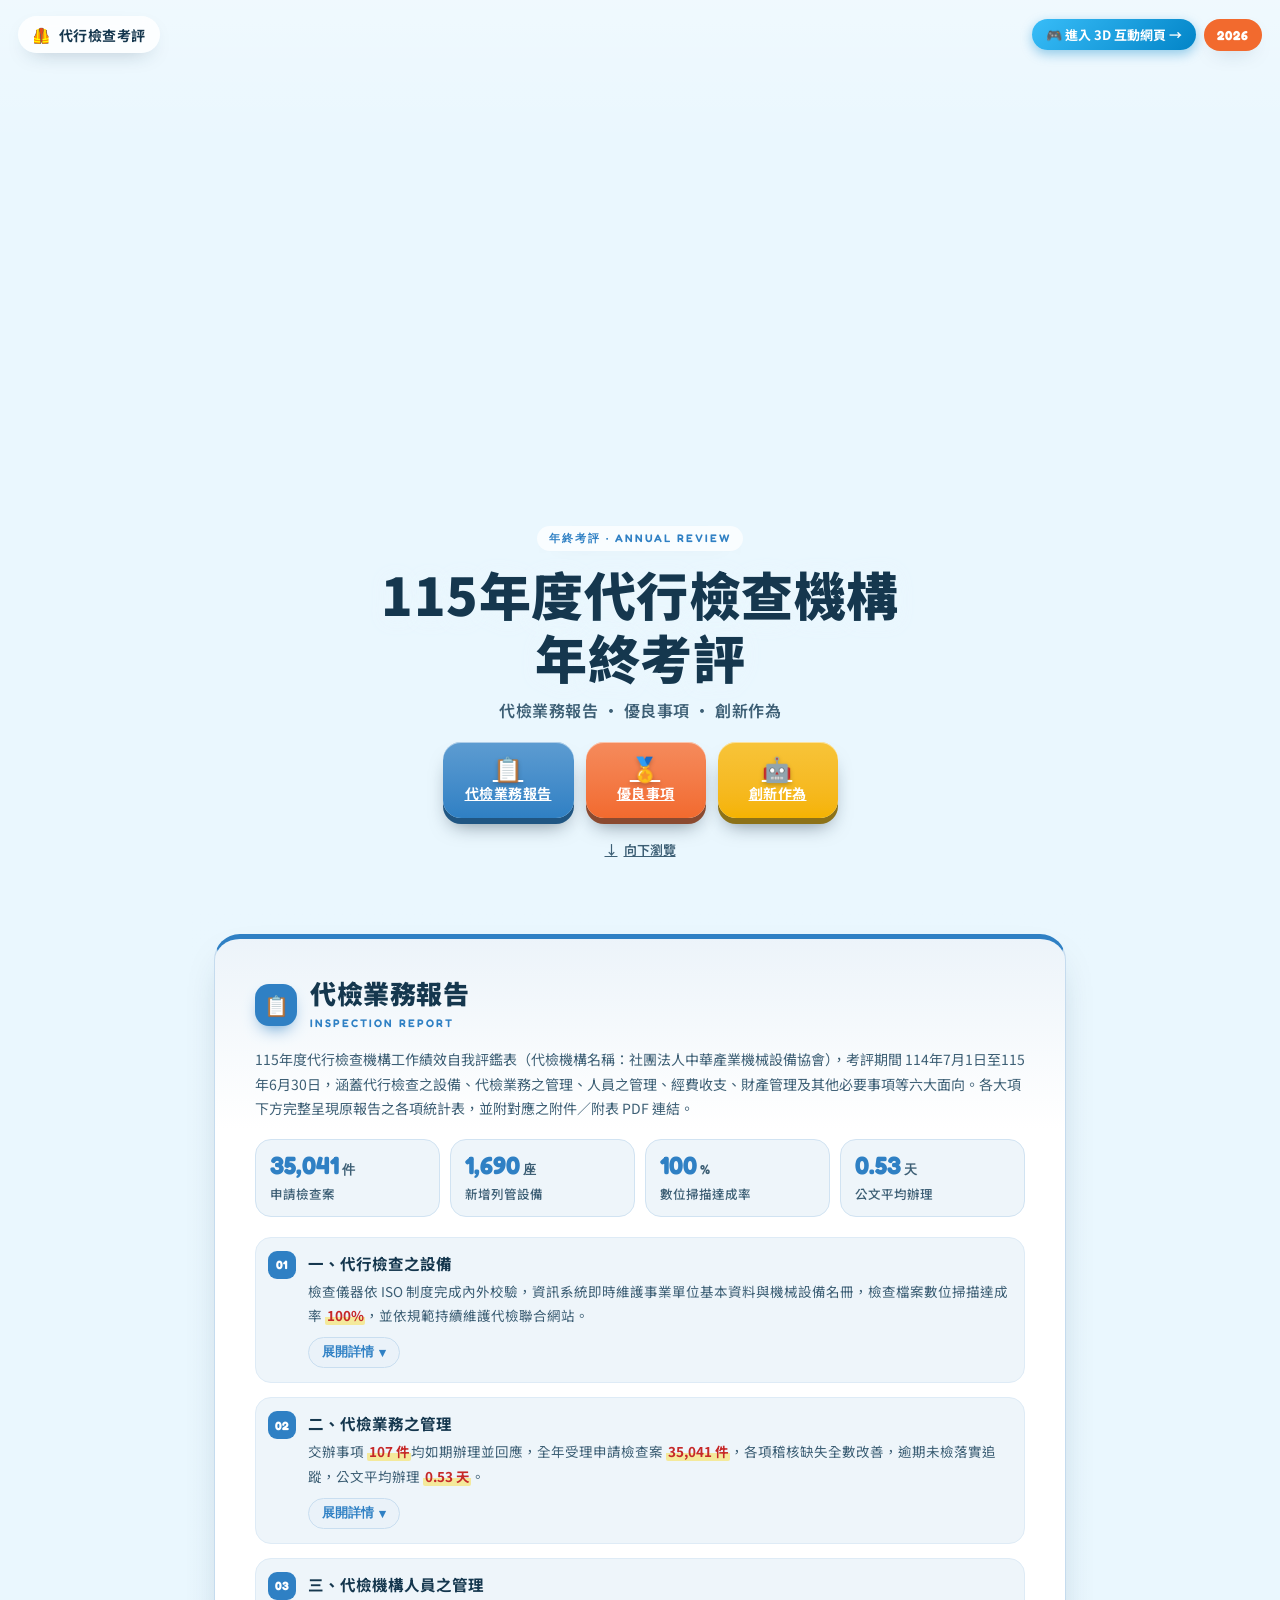
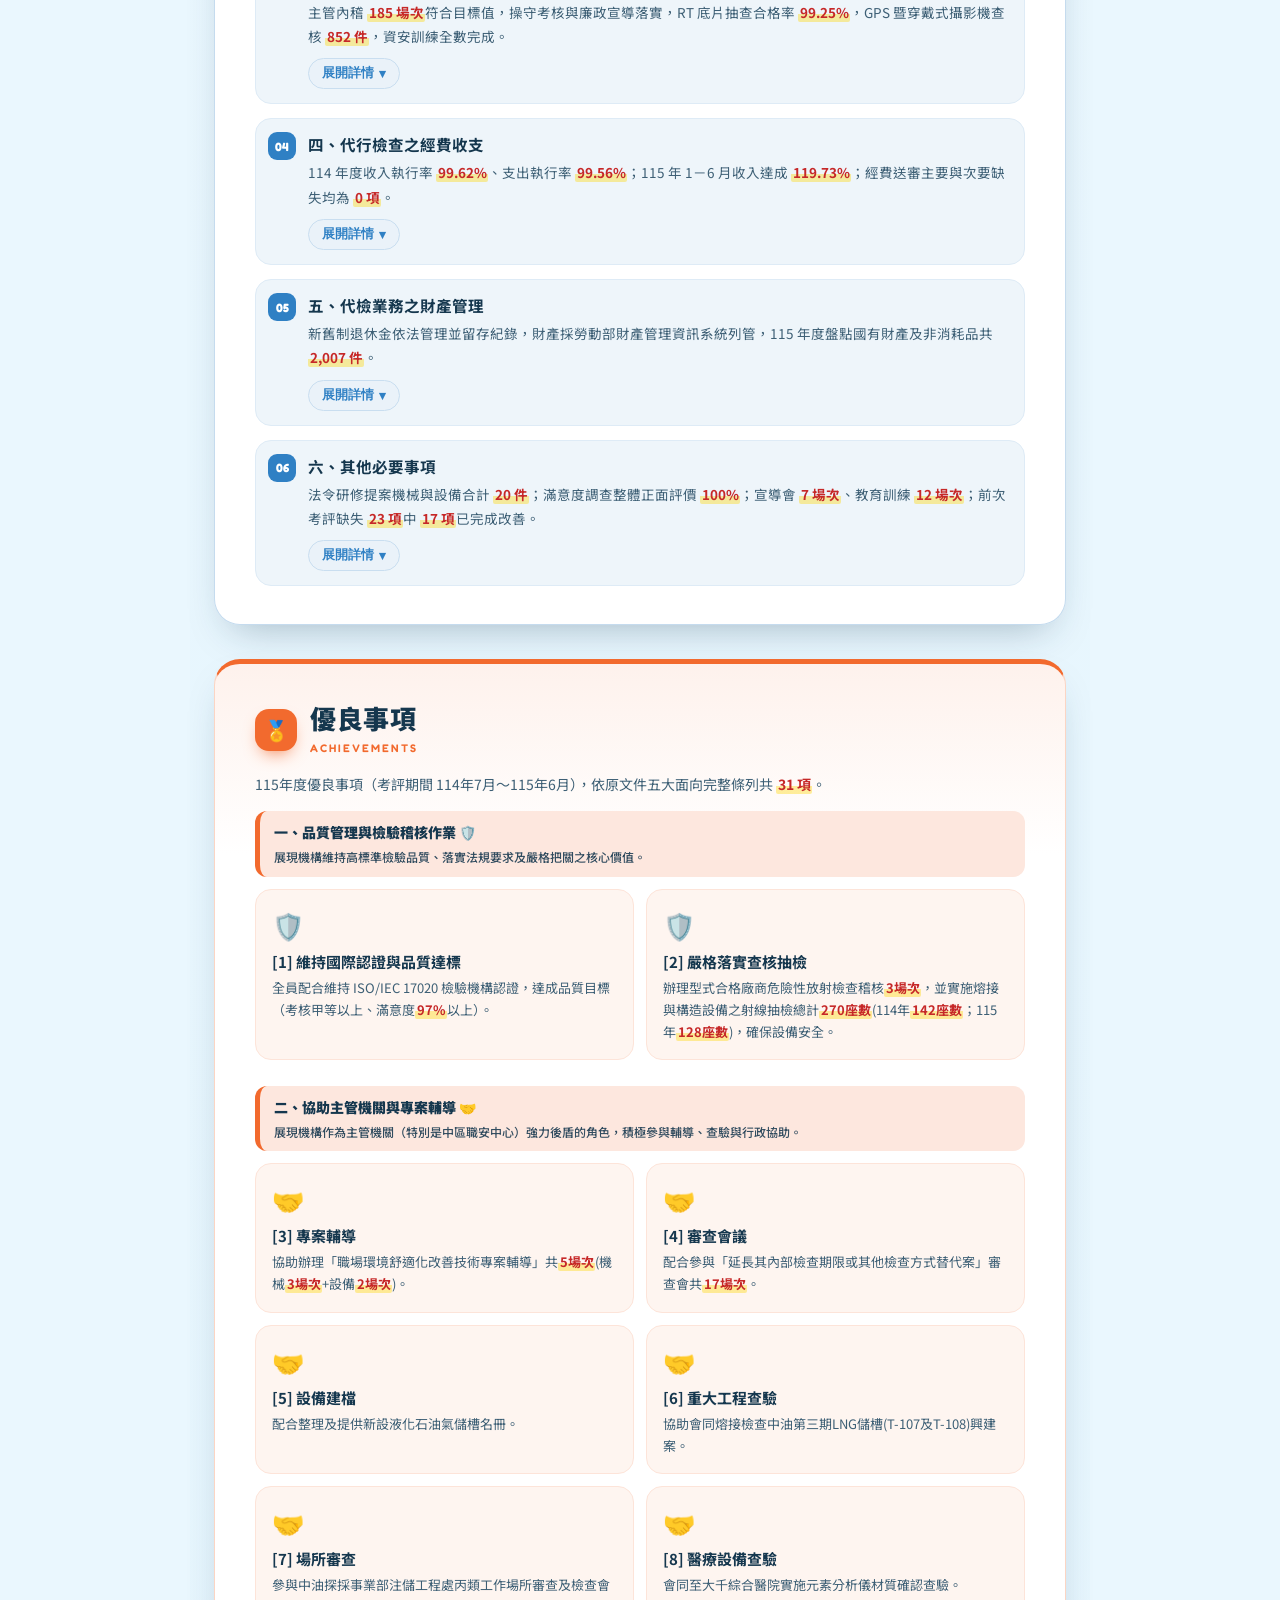
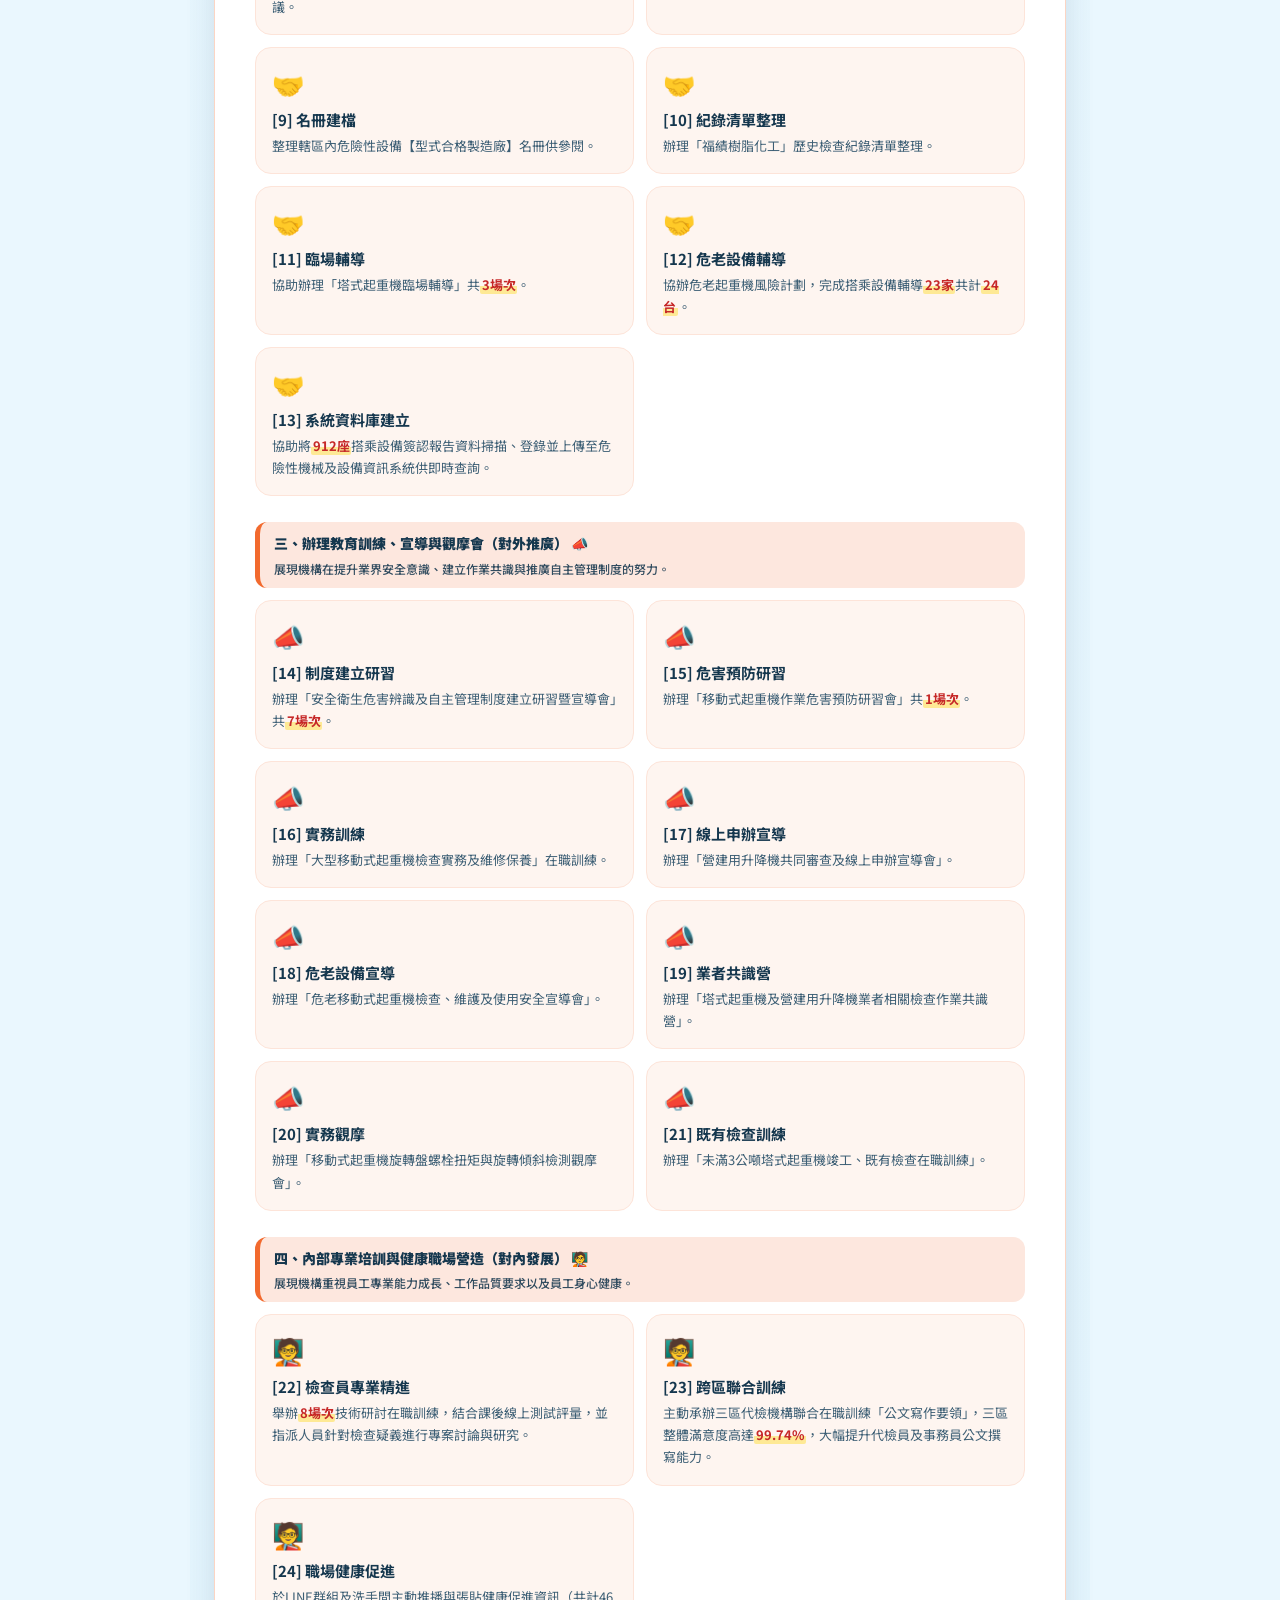
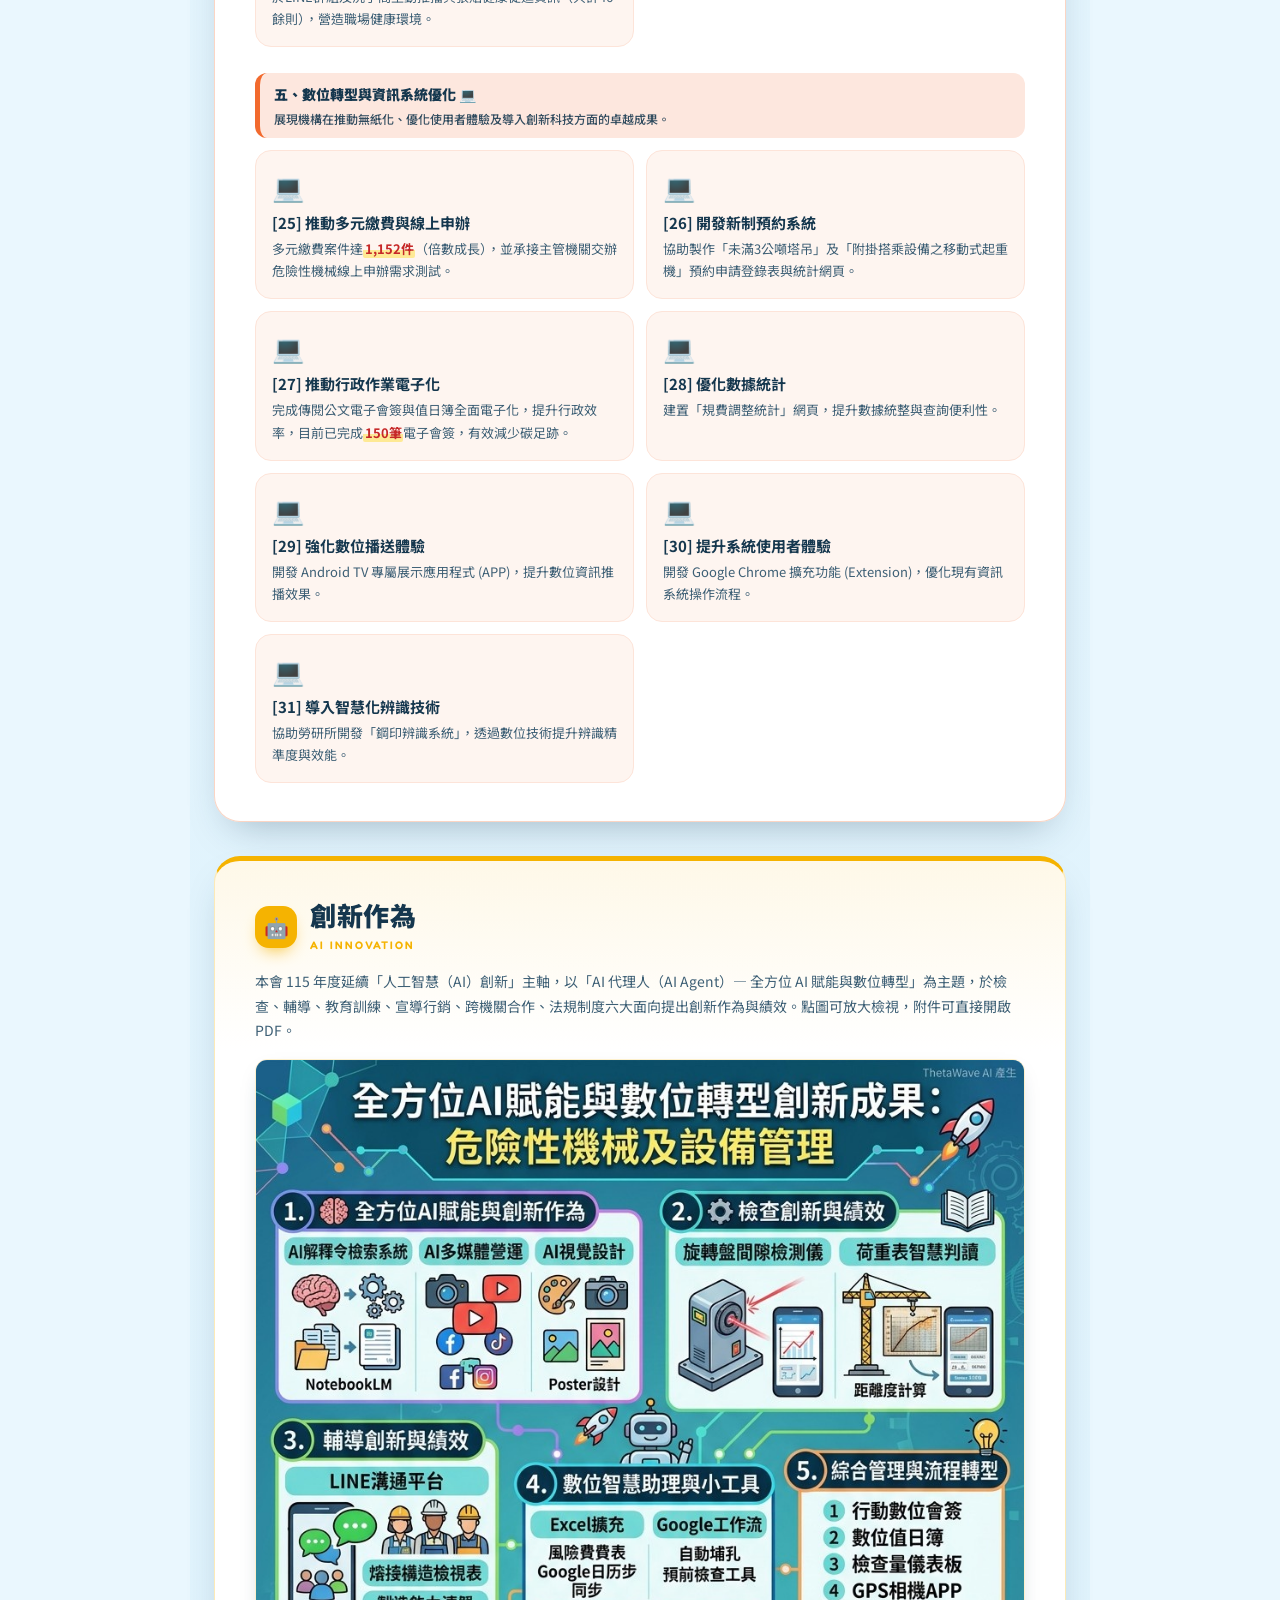
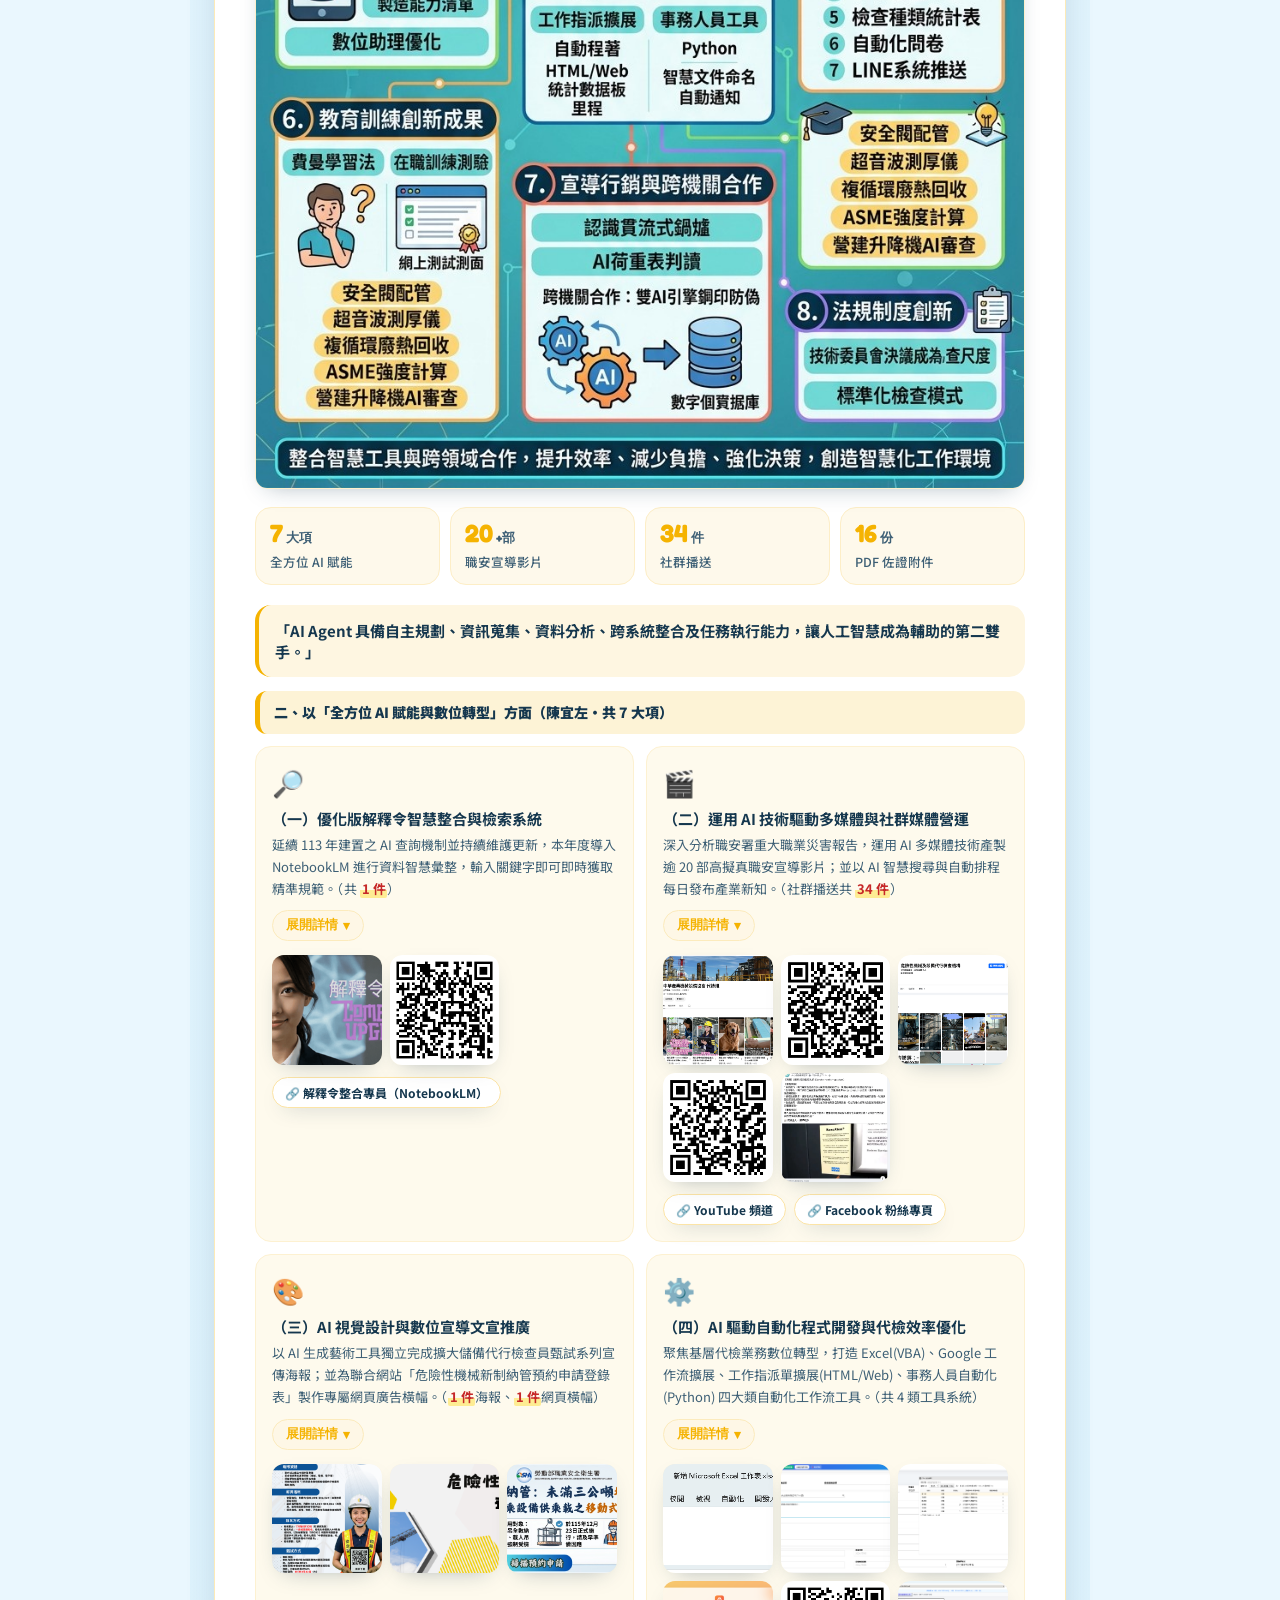
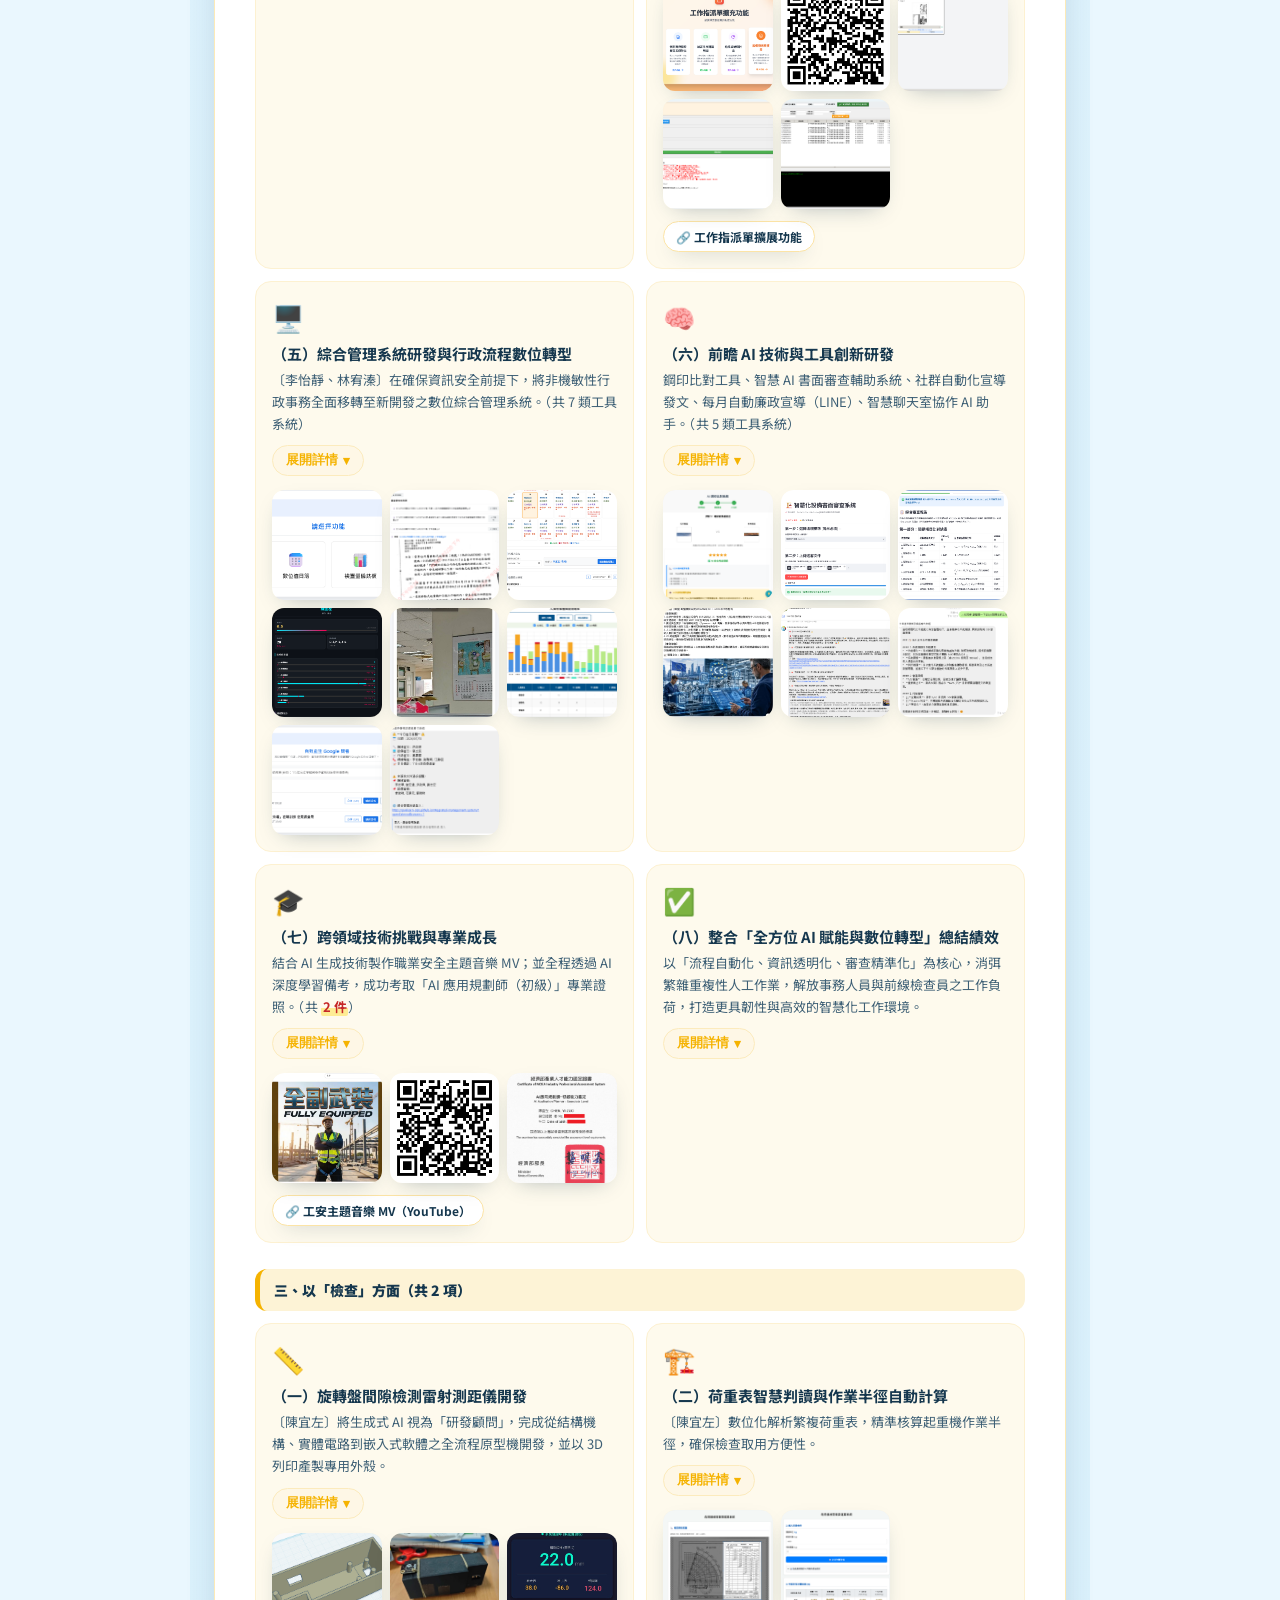
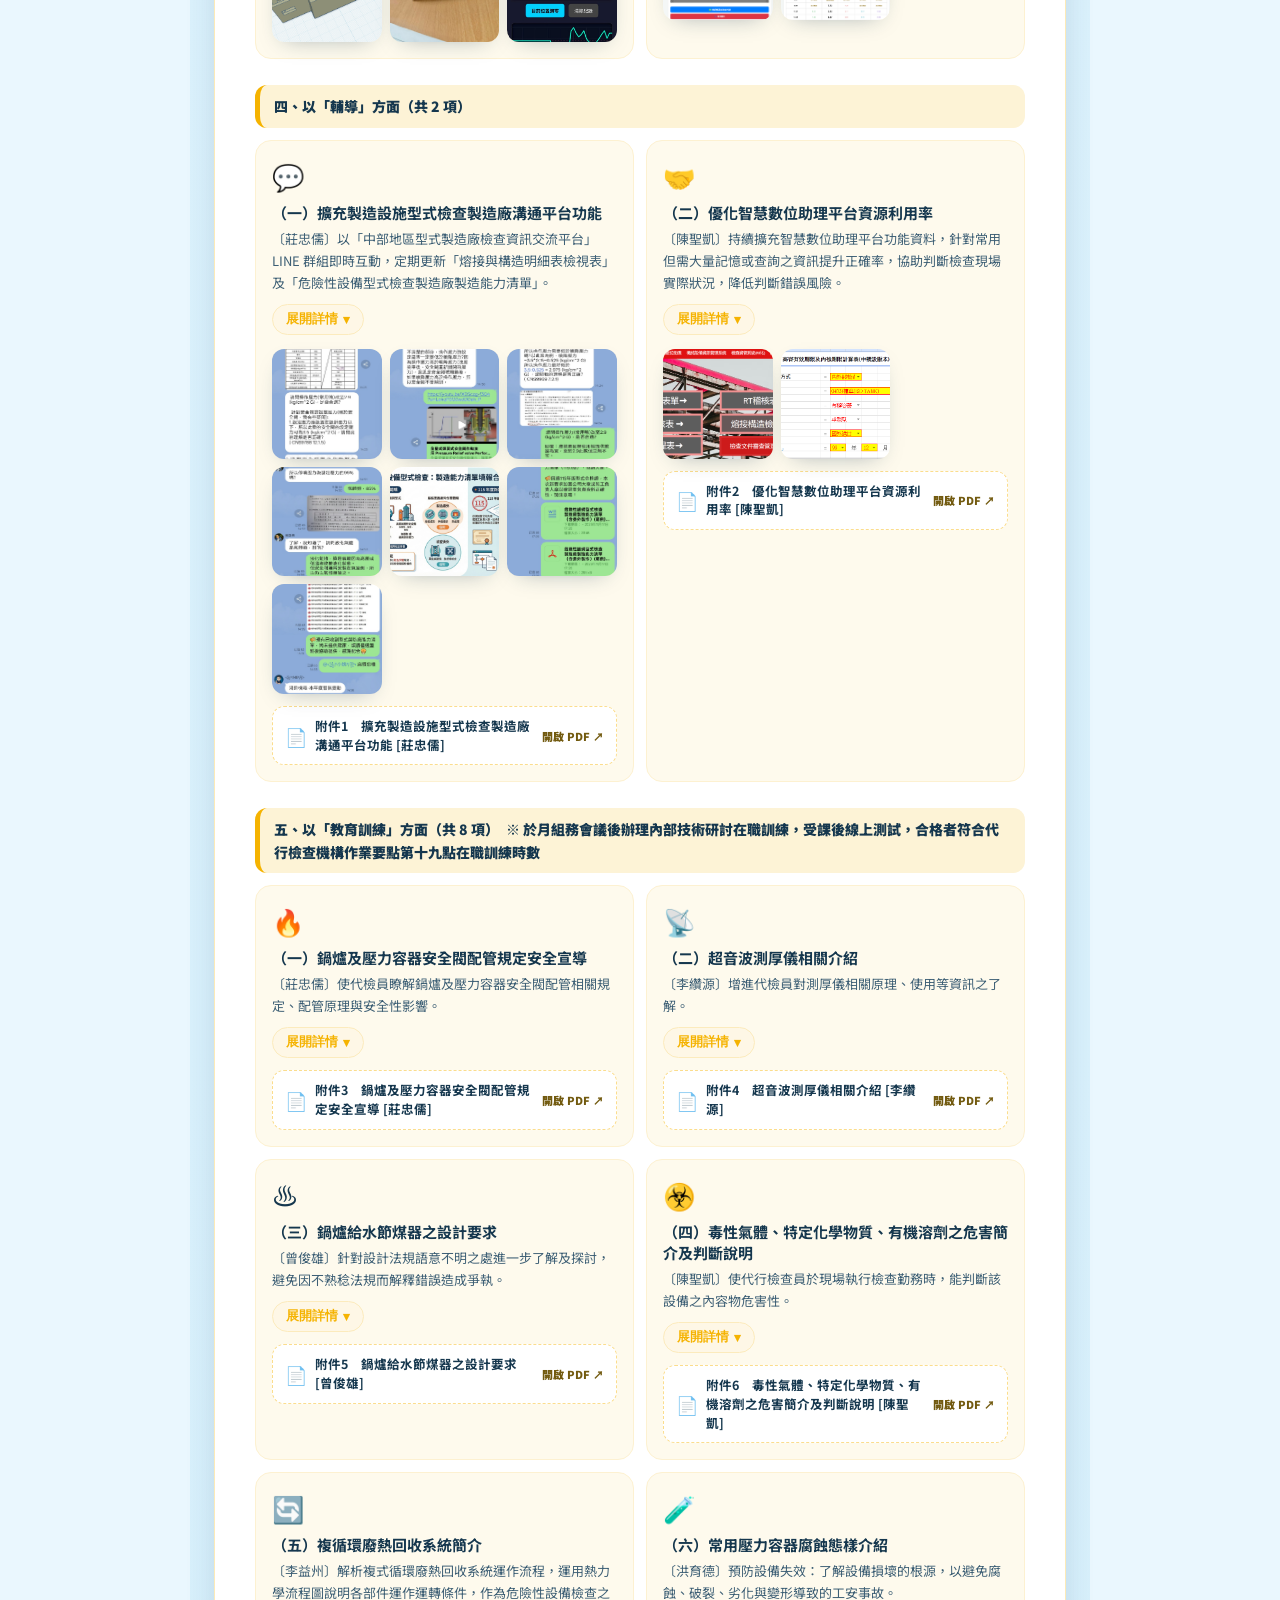
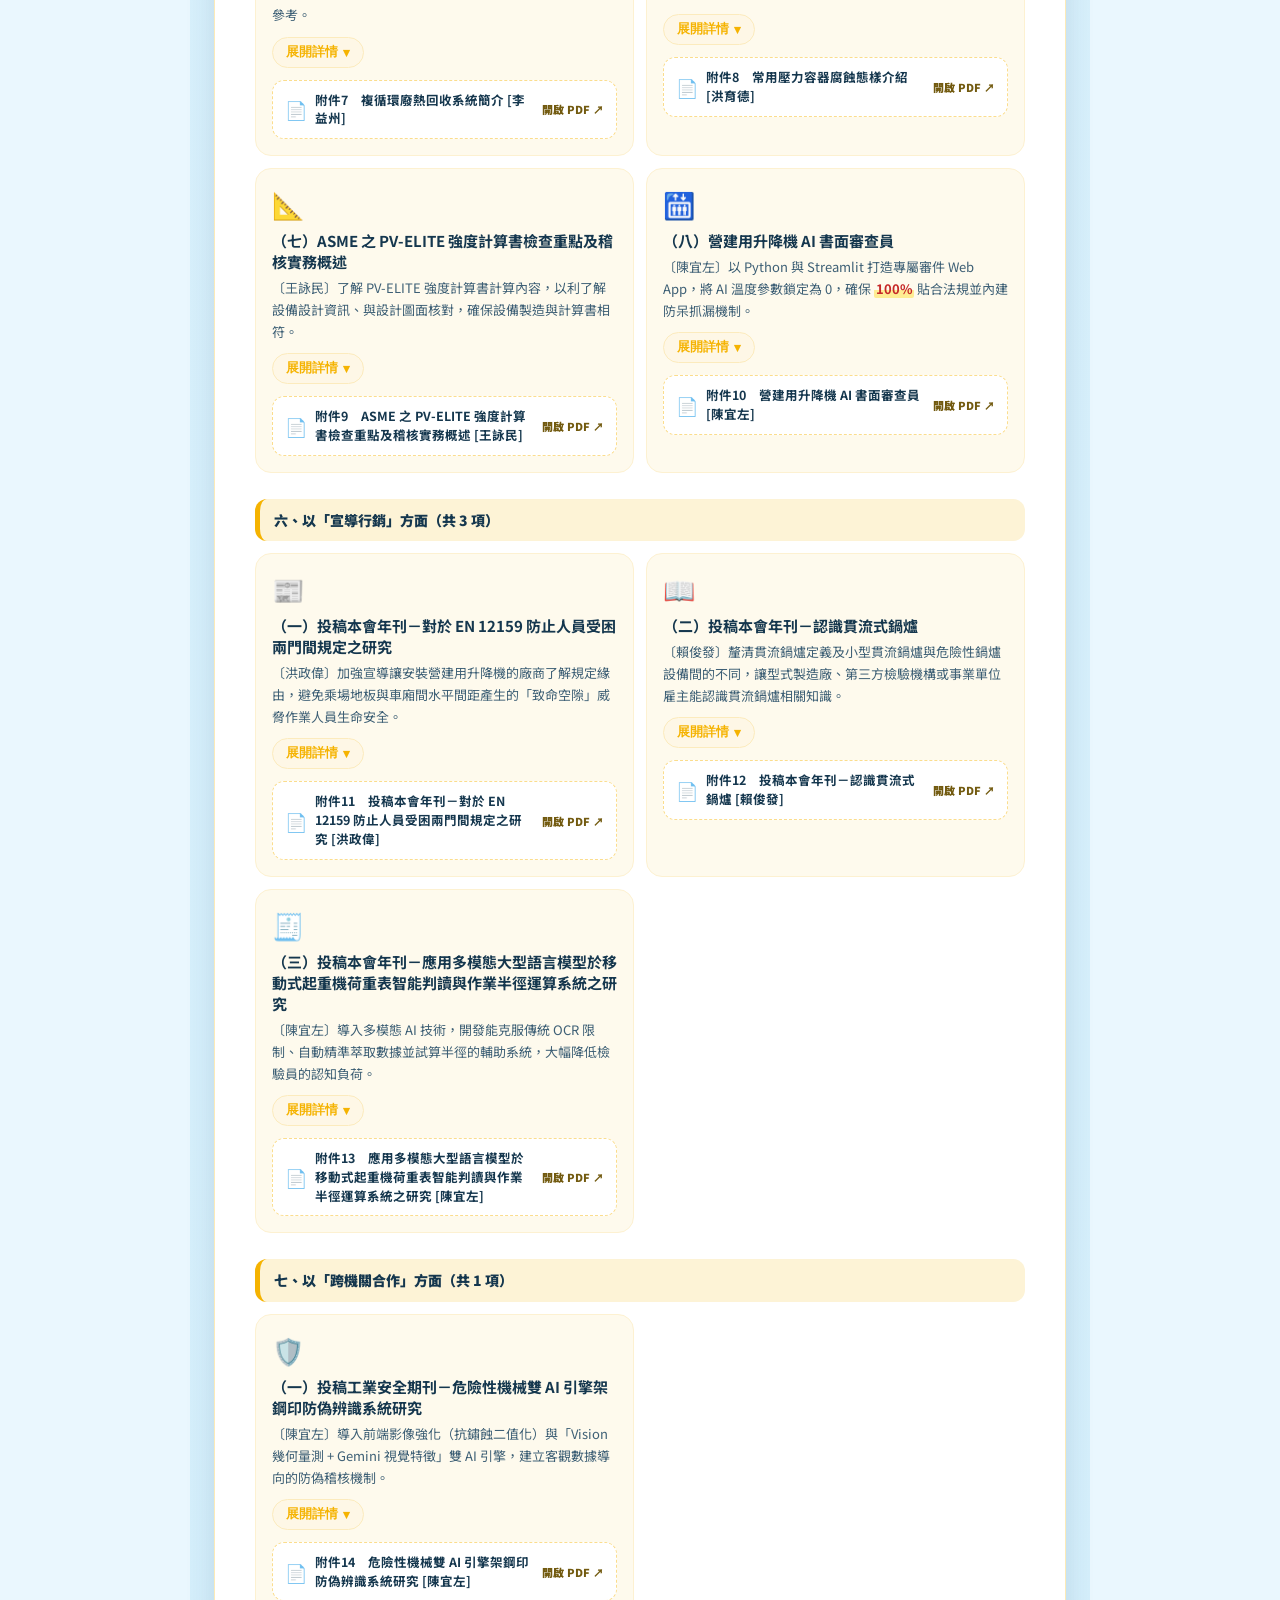
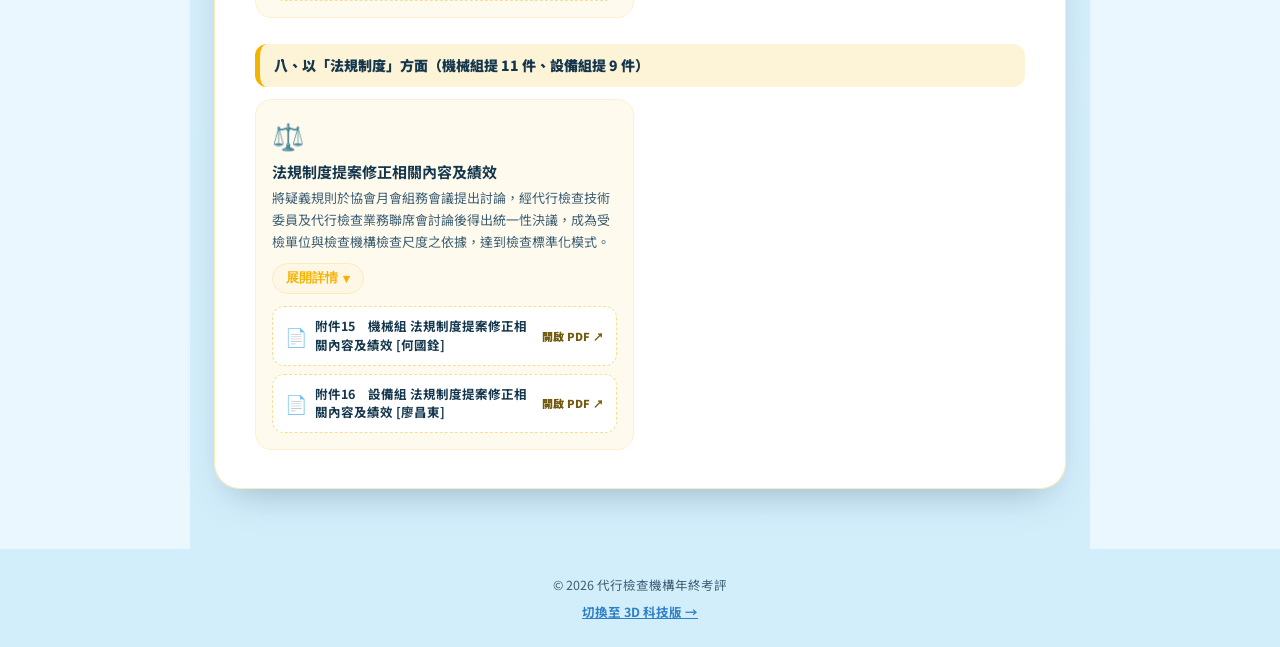
==== index.html @ 4c6551f0 "1150922" ====
<!DOCTYPE html>
<html lang="zh-Hant">
<head>
  <meta charset="UTF-8" />
  <meta name="viewport" content="width=device-width, initial-scale=1.0, viewport-fit=cover" />
  <meta name="theme-color" content="#7fc9ec" />
  <title>115年度代行檢查機構年終考評</title>

  <link rel="preconnect" href="https://fonts.googleapis.com" />
  <link rel="preconnect" href="https://fonts.gstatic.com" crossorigin />
  <link href="https://fonts.googleapis.com/css2?family=Fredoka:wght@500;600;700&family=Noto+Sans+TC:wght@400;500;700;900&display=swap" rel="stylesheet" />
  <link rel="stylesheet" href="css/bright.css" />
</head>
<body>

  <!-- ===== 首頁：影片意象 ===== -->
  <header class="hero">
    <video class="hero-video" autoplay muted loop playsinline preload="auto" poster="assets/hero-poster.jpg">
      <source src="vidio.mp4" type="video/mp4" />
    </video>
    <div class="hero-scrim"></div>

    <div class="hero-top">
      <span class="brand"><span class="brand-ico">🦺</span>代行檢查考評</span>
      <a href="index-3d.html" style="margin-left:auto;text-decoration:none;padding:6px 14px;background:linear-gradient(135deg,#38bdf8,#0284c7);color:#fff;font-weight:700;font-size:13px;border-radius:999px;box-shadow:0 4px 12px rgba(2,132,199,.4);">🎮 進入 3D 互動網頁 →</a>
      <span class="year-chip" style="margin-left:8px;">2026</span>
    </div>

    <div class="hero-content">
      <span class="eyebrow">年終考評 · ANNUAL REVIEW</span>
      <h1 class="hero-title">115年度代行檢查機構<br />年終考評</h1>
      <p class="hero-sub">代檢業務報告 · 優良事項 · 創新作為</p>
      <nav class="hero-nav" aria-label="項目"></nav>
      <a href="#report" class="scroll-hint"><span class="cta-arrow">↓</span> 向下瀏覽</a>
    </div>
  </header>

  <!-- ===== 內容區（由 app.js 依 data.js 產生） ===== -->
  <main id="sections"></main>

  <footer class="foot">
    <span>© 2026 代行檢查機構年終考評</span>
    <a href="index-3d.html" class="alt-link">切換至 3D 科技版 →</a>
  </footer>

  <script src="js/data.js"></script>
  <script src="js/app.js"></script>
</body>
</html>
---- css/bright.css ----
/* ============================================================
   115年度代行檢查機構年終考評 — 明亮活潑版
   影片意象 · 3D 按鈕 · 可展開詳情 · 數據表 · 圖廊燈箱
   ============================================================ */

:root{
  --sky-1:#eaf7fe; --sky-2:#d3eefb; --sky-3:#bfe6f8;
  --navy:#15374e; --navy-soft:#3d5f75;
  --orange:#f26a2e; --yellow:#f5b301; --blue:#2f80c4;
  --white:#fff;
  --shadow:0 18px 40px -18px rgba(21,55,78,.35);
  --shadow-sm:0 8px 22px -12px rgba(21,55,78,.4);
  --r:26px;
  --font-en:'Fredoka',sans-serif;
  --font-tc:'Noto Sans TC',-apple-system,'PingFang TC','Microsoft JhengHei',sans-serif;
}
*{margin:0;padding:0;box-sizing:border-box;-webkit-tap-highlight-color:transparent;}
html{scroll-behavior:smooth;}
body{font-family:var(--font-tc);color:var(--navy);background:var(--sky-1);
  -webkit-font-smoothing:antialiased;overflow-x:hidden;}

/* ---------------- 首頁 HERO（影片盡量露出）---------------- */
.hero{position:relative;width:100%;min-height:100svh;min-height:100vh;
  display:flex;flex-direction:column;justify-content:flex-end;overflow:hidden;}
.hero-video{position:absolute;inset:0;width:100%;height:100%;object-fit:cover;z-index:0;}
/* 只在頂部與底部做淡淡漸層，中間讓影片完整呈現 */
.hero-scrim{position:absolute;inset:0;z-index:1;pointer-events:none;
  background:
    linear-gradient(180deg,rgba(255,255,255,.28) 0%,rgba(255,255,255,0) 16%),
    linear-gradient(0deg,var(--sky-1) 0%,rgba(234,247,254,.92) 12%,rgba(234,247,254,.5) 27%,rgba(234,247,254,0) 46%);}

.hero-top{position:absolute;top:0;left:0;right:0;z-index:3;
  display:flex;align-items:center;justify-content:space-between;
  padding:calc(16px + env(safe-area-inset-top)) 18px 0;}
.brand{display:inline-flex;align-items:center;gap:7px;
  background:rgba(255,255,255,.82);backdrop-filter:blur(8px);color:var(--navy);
  font-weight:700;font-size:14px;letter-spacing:.5px;padding:8px 14px;border-radius:999px;box-shadow:var(--shadow-sm);}
.brand-ico{font-size:15px;}
.year-chip{background:var(--orange);color:#fff;font-family:var(--font-en);font-weight:700;
  font-size:13px;letter-spacing:1px;padding:8px 13px;border-radius:999px;box-shadow:var(--shadow-sm);}

.hero-content{position:relative;z-index:3;text-align:center;padding:0 18px 26px;
  animation:rise .8s cubic-bezier(.2,.8,.2,1) both;}
@keyframes rise{from{opacity:0;transform:translateY(26px)}to{opacity:1;transform:none}}
.eyebrow{display:inline-block;font-family:var(--font-en);font-weight:600;font-size:11px;
  letter-spacing:2px;color:var(--blue);background:rgba(255,255,255,.7);
  padding:5px 12px;border-radius:999px;margin-bottom:12px;box-shadow:var(--shadow-sm);}
.hero-title{font-weight:900;font-size:clamp(26px,7vw,42px);line-height:1.2;letter-spacing:.5px;
  color:var(--navy);text-shadow:0 2px 20px rgba(234,247,254,.9);}
.hero-sub{margin-top:10px;font-size:14px;font-weight:600;color:var(--navy-soft);letter-spacing:.5px;}

/* HERO 三個 3D 立體按鈕 */
.hero-nav{display:flex;flex-wrap:wrap;gap:12px;justify-content:center;margin-top:20px;perspective:700px;}
.btn3d{--a:var(--blue);position:relative;display:flex;flex-direction:column;align-items:center;gap:3px;
  min-width:96px;padding:12px 16px 13px;border-radius:18px;color:#fff;
  font-weight:700;font-size:13px;letter-spacing:.5px;
  background:linear-gradient(180deg,color-mix(in srgb,var(--a) 78%,#fff),var(--a));
  box-shadow:0 6px 0 color-mix(in srgb,var(--a) 55%,#0d2233),0 14px 20px -8px rgba(13,34,51,.55),
    inset 0 1px 0 rgba(255,255,255,.5);
  transform-style:preserve-3d;transition:transform .13s cubic-bezier(.2,.8,.2,1),box-shadow .13s;
  animation:floaty 3.6s ease-in-out infinite;}
.btn3d:nth-child(2){animation-delay:.5s;}
.btn3d:nth-child(3){animation-delay:1s;}
.btn3d .b3-ic{font-size:24px;line-height:1;filter:drop-shadow(0 2px 2px rgba(0,0,0,.22));}
.btn3d:hover{transform:translateY(-3px) rotateX(10deg);
  box-shadow:0 9px 0 color-mix(in srgb,var(--a) 55%,#0d2233),0 20px 26px -8px rgba(13,34,51,.6),inset 0 1px 0 rgba(255,255,255,.5);}
.btn3d:active{transform:translateY(5px);
  box-shadow:0 2px 0 color-mix(in srgb,var(--a) 55%,#0d2233),0 6px 12px -6px rgba(13,34,51,.5),inset 0 1px 0 rgba(255,255,255,.5);}
@keyframes floaty{0%,100%{transform:translateY(0)}50%{transform:translateY(-5px)}}

.scroll-hint{display:inline-flex;align-items:center;gap:6px;margin-top:22px;
  font-size:13px;font-weight:600;color:var(--navy-soft);}
.cta-arrow{display:inline-block;animation:bounce 1.6s infinite;}
@keyframes bounce{0%,100%{transform:translateY(0)}50%{transform:translateY(4px)}}

/* ---------------- 內容區 ---------------- */
#sections{background:linear-gradient(180deg,var(--sky-1),var(--sky-2));
  padding:14px 16px 40px;display:flex;flex-direction:column;gap:26px;}
.sec{scroll-margin-top:14px;}
.card{--a:var(--blue);position:relative;
  background:linear-gradient(180deg,color-mix(in srgb,var(--a) 9%,#fff) 0%,#fff 190px);
  border-radius:var(--r);padding:24px 20px;
  box-shadow:var(--shadow);border:1px solid color-mix(in srgb,var(--a) 28%,#fff);
  border-top:5px solid var(--a);}

.sec-head{display:flex;align-items:center;gap:13px;}
.sec-dot{flex:0 0 auto;width:42px;height:42px;border-radius:14px;background:var(--a);
  display:grid;place-items:center;font-size:20px;box-shadow:0 8px 18px -8px var(--a);}
.sec-head h2{font-size:21px;font-weight:900;letter-spacing:.5px;line-height:1.2;}
.sec-en{font-family:var(--font-en);font-weight:600;font-size:11px;letter-spacing:2px;color:var(--a);}
.sec-intro{margin:15px 0 4px;font-size:14px;line-height:1.75;color:var(--navy-soft);}

/* KPI 晶片 */
.chips{display:grid;grid-template-columns:1fr 1fr;gap:10px;margin-top:18px;}
.chip{background:color-mix(in srgb,var(--a) 8%,#fff);border:1px solid color-mix(in srgb,var(--a) 22%,#fff);
  border-radius:16px;padding:13px 14px;}
.chip b{display:block;font-family:var(--font-en);font-weight:700;font-size:25px;color:var(--a);line-height:1;}
.chip b i{font-style:normal;font-size:13px;margin-left:3px;color:var(--navy-soft);}
.chip span{display:block;margin-top:6px;font-size:12.5px;color:var(--navy-soft);font-weight:500;}

/* 數據表 */
.dtable-wrap{margin-top:20px;}
.dtable-title{font-size:14px;font-weight:700;margin-bottom:8px;color:var(--navy);}
.dtable-title::before{content:'▦';margin-right:7px;color:var(--a);}
.dtable-scroll{overflow-x:auto;border-radius:14px;border:1px solid color-mix(in srgb,var(--a) 18%,#fff);}
.dtable{width:100%;border-collapse:collapse;font-size:13px;min-width:280px;}
.dtable th{background:color-mix(in srgb,var(--a) 14%,#fff);color:var(--navy);font-weight:700;
  text-align:left;padding:10px 12px;white-space:nowrap;}
.dtable td{padding:9px 12px;border-top:1px solid var(--sky-2);color:var(--navy-soft);}
.dtable tr:last-child td{font-weight:700;color:var(--navy);background:color-mix(in srgb,var(--a) 6%,#fff);}

/* 條列 + 展開詳情 */
.list{list-style:none;margin-top:20px;display:flex;flex-direction:column;gap:14px;counter-reset:li;}
.list > li{position:relative;padding:14px 14px 14px 52px;border-radius:16px;
  background:color-mix(in srgb,var(--a) 8%,#fff);border:1px solid color-mix(in srgb,var(--a) 16%,#fff);
  counter-increment:li;}
.list > li::before{content:counter(li,decimal-leading-zero);position:absolute;left:12px;top:13px;
  width:28px;height:28px;border-radius:9px;background:var(--a);color:#fff;
  font-family:var(--font-en);font-weight:700;font-size:12px;display:grid;place-items:center;}
.list h3{font-size:15.5px;font-weight:700;margin-bottom:5px;}
.list p{font-size:13.5px;line-height:1.8;color:var(--navy-soft);}

/* 展開詳情通用 */
.more{margin-top:10px;display:inline-flex;align-items:center;gap:5px;cursor:pointer;
  font-size:12.5px;font-weight:700;color:var(--a);background:color-mix(in srgb,var(--a) 10%,#fff);
  border:1px solid color-mix(in srgb,var(--a) 26%,#fff);border-radius:999px;padding:6px 13px;
  transition:background .2s;}
.more:hover{background:color-mix(in srgb,var(--a) 18%,#fff);}
.more .caret{transition:transform .25s;}
.more.open .caret{transform:rotate(180deg);}
.detail{overflow:hidden;max-height:0;transition:max-height .35s ease;}
.detail.open{max-height:8000px;}
.detail-inner{padding-top:12px;}
.detail-inner ul{list-style:none;display:flex;flex-direction:column;gap:8px;}
.detail-inner li{position:relative;padding-left:16px;font-size:13px;line-height:1.75;color:var(--navy-soft);}
.detail-inner li::before{content:'';position:absolute;left:0;top:9px;width:6px;height:6px;border-radius:50%;
  background:var(--a);}
.detail-inner p{font-size:13px;line-height:1.8;color:var(--navy-soft);}

/* AI 卡片 */
.ai-line{margin-top:20px;padding:15px 16px;border-radius:16px;font-size:15px;font-weight:700;color:var(--navy);
  background:color-mix(in srgb,var(--a) 12%,#fff);border-left:4px solid var(--a);}
.ai-grid{margin-top:14px;display:grid;grid-template-columns:1fr;gap:12px;}
.ai-card{background:color-mix(in srgb,var(--a) 7%,#fff);border-radius:16px;padding:16px;
  border:1px solid color-mix(in srgb,var(--a) 18%,#fff);}
.ai-card .ic{font-size:26px;margin-bottom:8px;}
.ai-card b{display:block;font-size:15px;margin-bottom:5px;}
.ai-card p{font-size:13px;line-height:1.7;color:var(--navy-soft);}

/* 卡片內的實錄照片（圖文合一） */
.card-imgs{margin-top:14px;display:grid;grid-template-columns:repeat(auto-fill,minmax(84px,1fr));gap:8px;}
.card-imgs figure{position:relative;aspect-ratio:1/1;border-radius:12px;overflow:hidden;cursor:pointer;
  background:color-mix(in srgb,var(--a) 14%,#fff);box-shadow:var(--shadow-sm);}
.card-imgs img{width:100%;height:100%;object-fit:cover;display:block;transition:transform .3s;}
.card-imgs figure:hover img{transform:scale(1.08);}
.card-imgs figure:active{transform:scale(.95);}
.ci-cap{position:absolute;left:0;right:0;bottom:0;padding:14px 6px 5px;font-size:9.5px;line-height:1.25;
  color:#fff;background:linear-gradient(0deg,rgba(8,20,30,.85),transparent);
  opacity:0;transition:opacity .25s;}
.card-imgs figure:hover .ci-cap{opacity:1;}

/* 燈箱 */
.lightbox{position:fixed;inset:0;z-index:100;display:flex;flex-direction:column;align-items:center;
  justify-content:center;gap:14px;padding:20px;background:rgba(8,20,30,.92);
  opacity:0;pointer-events:none;transition:opacity .3s;}
.lightbox.open{opacity:1;pointer-events:auto;}
.lightbox img{max-width:100%;max-height:78vh;border-radius:12px;box-shadow:0 20px 60px rgba(0,0,0,.5);}
.lightbox .lb-cap{color:#fff;font-size:14px;text-align:center;max-width:640px;}
.lightbox .lb-close{position:absolute;top:calc(16px + env(safe-area-inset-top));right:18px;
  width:44px;height:44px;border-radius:50%;border:none;background:rgba(255,255,255,.15);color:#fff;
  font-size:20px;cursor:pointer;}
.lightbox .lb-nav{position:absolute;top:50%;transform:translateY(-50%);width:46px;height:46px;border-radius:50%;
  border:none;background:rgba(255,255,255,.15);color:#fff;font-size:22px;cursor:pointer;}
.lightbox .lb-prev{left:12px;} .lightbox .lb-next{right:12px;}

/* 進場動畫 */
.reveal{opacity:0;transform:translateY(22px);transition:opacity .6s ease,transform .6s cubic-bezier(.2,.8,.2,1);}
.reveal.in{opacity:1;transform:none;}
@media(prefers-reduced-motion:reduce){.reveal{opacity:1;transform:none;transition:none;}
  .cta-arrow,.btn3d{animation:none;}}

.foot{background:var(--sky-2);text-align:center;padding:26px 16px calc(26px + env(safe-area-inset-bottom));
  font-size:12.5px;color:var(--navy-soft);display:flex;flex-direction:column;gap:8px;align-items:center;}
.alt-link{color:var(--blue);font-weight:700;}

/* ---------------- 桌機 / 平板 ---------------- */
@media(min-width:760px){
  .hero-content{padding-bottom:40px;}
  .hero-title{font-size:52px;}
  .hero-sub{font-size:16px;}
  .btn3d{min-width:120px;font-size:14px;padding:14px 22px 15px;}
  #sections{max-width:900px;margin:0 auto;padding:34px 24px 60px;gap:34px;}
  .card{padding:38px 40px;}
  .sec-head h2{font-size:26px;}
  .chips{grid-template-columns:repeat(4,1fr);}
  .ai-grid{grid-template-columns:1fr 1fr;}
  .card-imgs{grid-template-columns:repeat(auto-fill,minmax(92px,1fr));}
}

/* ===== 創新作為：主題橫幅 / 分組標題 / 外部連結 / PDF 附件 =====
   註：區塊主色 --a 可能很淺（創新作為為黃色 #f5b301），當文字色會看不清楚，
   故文字一律用 --navy 或加深後的 --ink-a。 */
.card{--ink-a:color-mix(in srgb,var(--a) 45%,#06111a);}
.card-imgs.banner-imgs{grid-template-columns:1fr;margin-top:16px;}
.card-imgs.banner-imgs figure{aspect-ratio:auto;background:#fff;
  border:1px solid color-mix(in srgb,var(--a) 20%,#fff);}
.card-imgs.banner-imgs img{height:auto;object-fit:contain;}
.card-imgs.banner-imgs .ci-cap{font-size:12px;padding:22px 10px 8px;}

.ai-group{grid-column:1/-1;margin:14px 0 0;padding:10px 14px;border-radius:12px;
  font-size:14px;line-height:1.6;font-weight:900;color:var(--navy);
  background:color-mix(in srgb,var(--a) 16%,#fff);
  border-left:5px solid var(--a);}
.ai-group:first-child{margin-top:0;}

.card-links{margin-top:12px;display:flex;flex-wrap:wrap;gap:8px;}
.ext-link{display:inline-flex;align-items:center;gap:4px;padding:6px 12px;border-radius:999px;
  font-size:12px;font-weight:700;text-decoration:none;color:var(--navy);
  background:#fff;border:1px solid color-mix(in srgb,var(--a) 35%,#fff);
  box-shadow:var(--shadow-sm);transition:transform .2s,box-shadow .2s;}
.ext-link:hover{transform:translateY(-2px);box-shadow:0 6px 16px rgba(8,20,30,.14);}

.card-files{margin-top:12px;display:flex;flex-direction:column;gap:8px;}
.file-link{display:flex;align-items:center;gap:8px;padding:10px 12px;border-radius:12px;
  text-decoration:none;background:#fff;border:1px dashed color-mix(in srgb,var(--a) 45%,#fff);
  transition:background .2s,transform .2s;}
.file-link:hover{background:color-mix(in srgb,var(--a) 10%,#fff);transform:translateX(3px);}
.fl-ic{font-size:18px;flex:none;}
.fl-tx{flex:1;font-size:12.5px;line-height:1.5;font-weight:700;color:var(--navy);}
.fl-go{flex:none;font-size:11px;font-weight:900;color:var(--ink-a);white-space:nowrap;}


/* ===== 彙整：自評小項分組（題號對應） ===== */
.d-group{margin-top:16px;padding-top:13px;border-top:1px dashed color-mix(in srgb,var(--a) 30%,#fff);}
.d-group:first-child{margin-top:0;padding-top:0;border-top:0;}
.d-sub{display:flex;align-items:flex-start;gap:8px;font-size:13.5px;font-weight:700;
  line-height:1.6;color:var(--navy);margin-bottom:9px;}
.d-no{flex:none;min-width:24px;height:22px;padding:0 6px;border-radius:7px;background:var(--a);color:#fff;
  font-family:var(--font-en);font-size:11.5px;font-weight:700;display:inline-grid;place-items:center;
  box-shadow:0 2px 6px color-mix(in srgb,var(--a) 35%,transparent);}
.d-list{list-style:none;display:flex;flex-direction:column;gap:8px;}

/* ===== 收納式數據表（點擊展開，含進場動畫） ===== */
.tbl{margin-top:11px;}
.tmore{width:100%;display:flex;flex-wrap:wrap;align-items:flex-start;gap:8px;cursor:pointer;text-align:left;
  padding:10px 12px;border-radius:13px;font-size:12.5px;font-weight:700;color:var(--navy);
  background:linear-gradient(135deg,color-mix(in srgb,var(--a) 13%,#fff),color-mix(in srgb,var(--a) 4%,#fff));
  border:1px solid color-mix(in srgb,var(--a) 28%,#fff);
  transition:transform .2s,box-shadow .25s,background .25s;}
.tmore:hover{transform:translateY(-1px);box-shadow:0 7px 18px color-mix(in srgb,var(--a) 22%,transparent);}
.tmore.open{background:linear-gradient(135deg,color-mix(in srgb,var(--a) 20%,#fff),color-mix(in srgb,var(--a) 7%,#fff));}
.tm-ic{flex:none;color:var(--a);font-size:13px;line-height:1.55;}
.tm-tx{flex:1 1 150px;line-height:1.55;}
.tm-go{flex:none;margin-left:auto;display:inline-flex;align-items:center;gap:4px;font-size:11.5px;color:var(--a);white-space:nowrap;}
.tm-go .caret{font-style:normal;transition:transform .3s;}
.tmore.open .tm-go .caret{transform:rotate(180deg);}
.tbl-body{max-height:0;overflow:hidden;transition:max-height .45s cubic-bezier(.22,.9,.3,1);}
.tbl-inner{padding-top:10px;}
.tbl-body .dtable-scroll{opacity:0;transform:translateY(12px) scale(.985);
  transition:opacity .45s ease .06s,transform .5s cubic-bezier(.22,.9,.3,1) .06s;}
.tbl-body.open .dtable-scroll{opacity:1;transform:none;}
.tbl-body.open tbody tr{animation:rowIn .5s cubic-bezier(.22,.9,.3,1) both;
  animation-delay:calc(var(--r,0) * 45ms + .12s);}
@keyframes rowIn{from{opacity:0;transform:translateX(-12px);filter:blur(2px);}to{opacity:1;transform:none;filter:none;}}
.tbl-body.open thead th{position:relative;overflow:hidden;}
.tbl-body.open thead th::after{content:'';position:absolute;inset:0;pointer-events:none;
  background:linear-gradient(105deg,transparent 35%,rgba(255,255,255,.9) 50%,transparent 65%);
  transform:translateX(-130%);animation:thSheen 1.1s ease .18s 1;}
@keyframes thSheen{to{transform:translateX(130%);}}
@media (prefers-reduced-motion:reduce){
  .tbl-body.open tbody tr,.tbl-body.open thead th::after{animation:none;}
  .tbl-body .dtable-scroll{transition:none;opacity:1;transform:none;}
}

.ag-sub{display:block;margin-top:4px;font-size:12px;font-weight:500;line-height:1.6;opacity:.88;}
.d-group .card-files,.d-group .card-links{margin-top:10px;}

/* 重點／數據標示 */
.hl{display:inline;color:#c62828;font-weight:700;
  background:linear-gradient(transparent 60%,rgba(255,214,0,.38) 60%);
  padding:0 1.5px;border-radius:2px;}
.sec-intro .hl,.ai-card .hl{color:#c62828;}
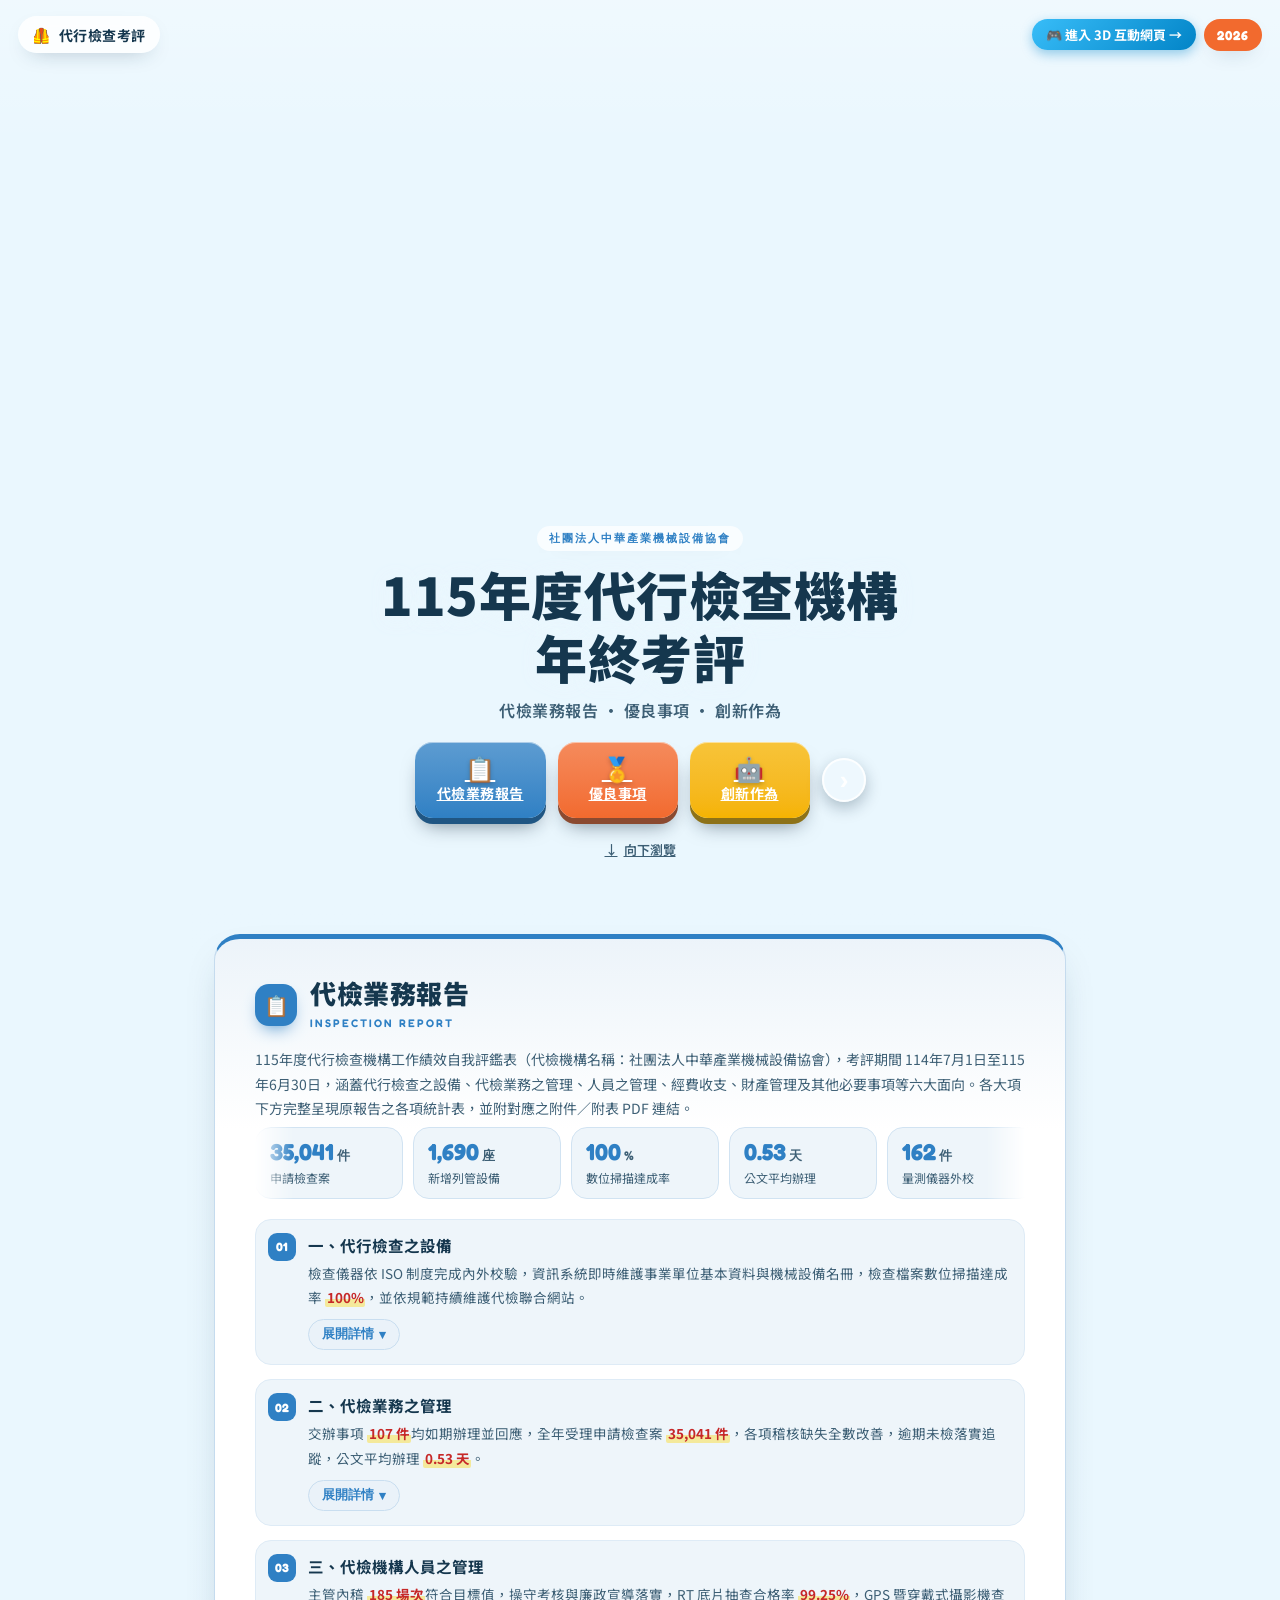
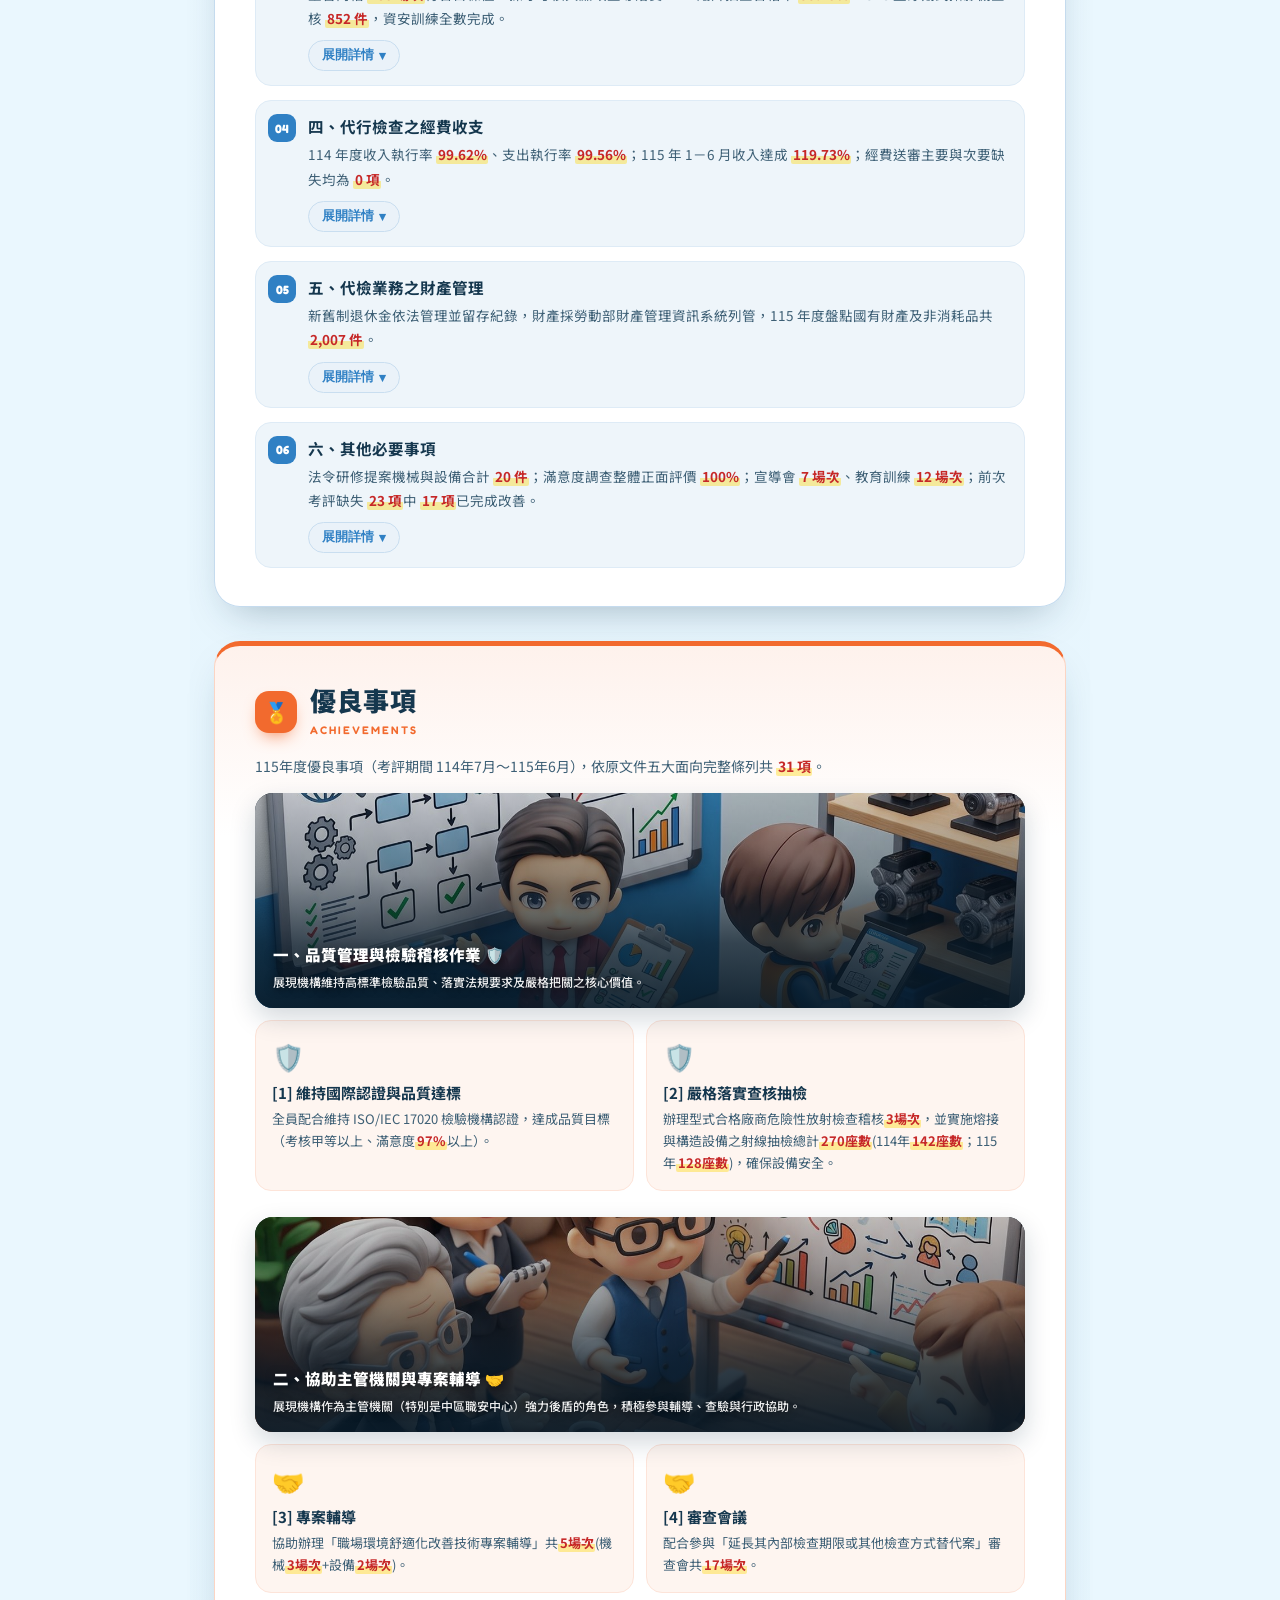
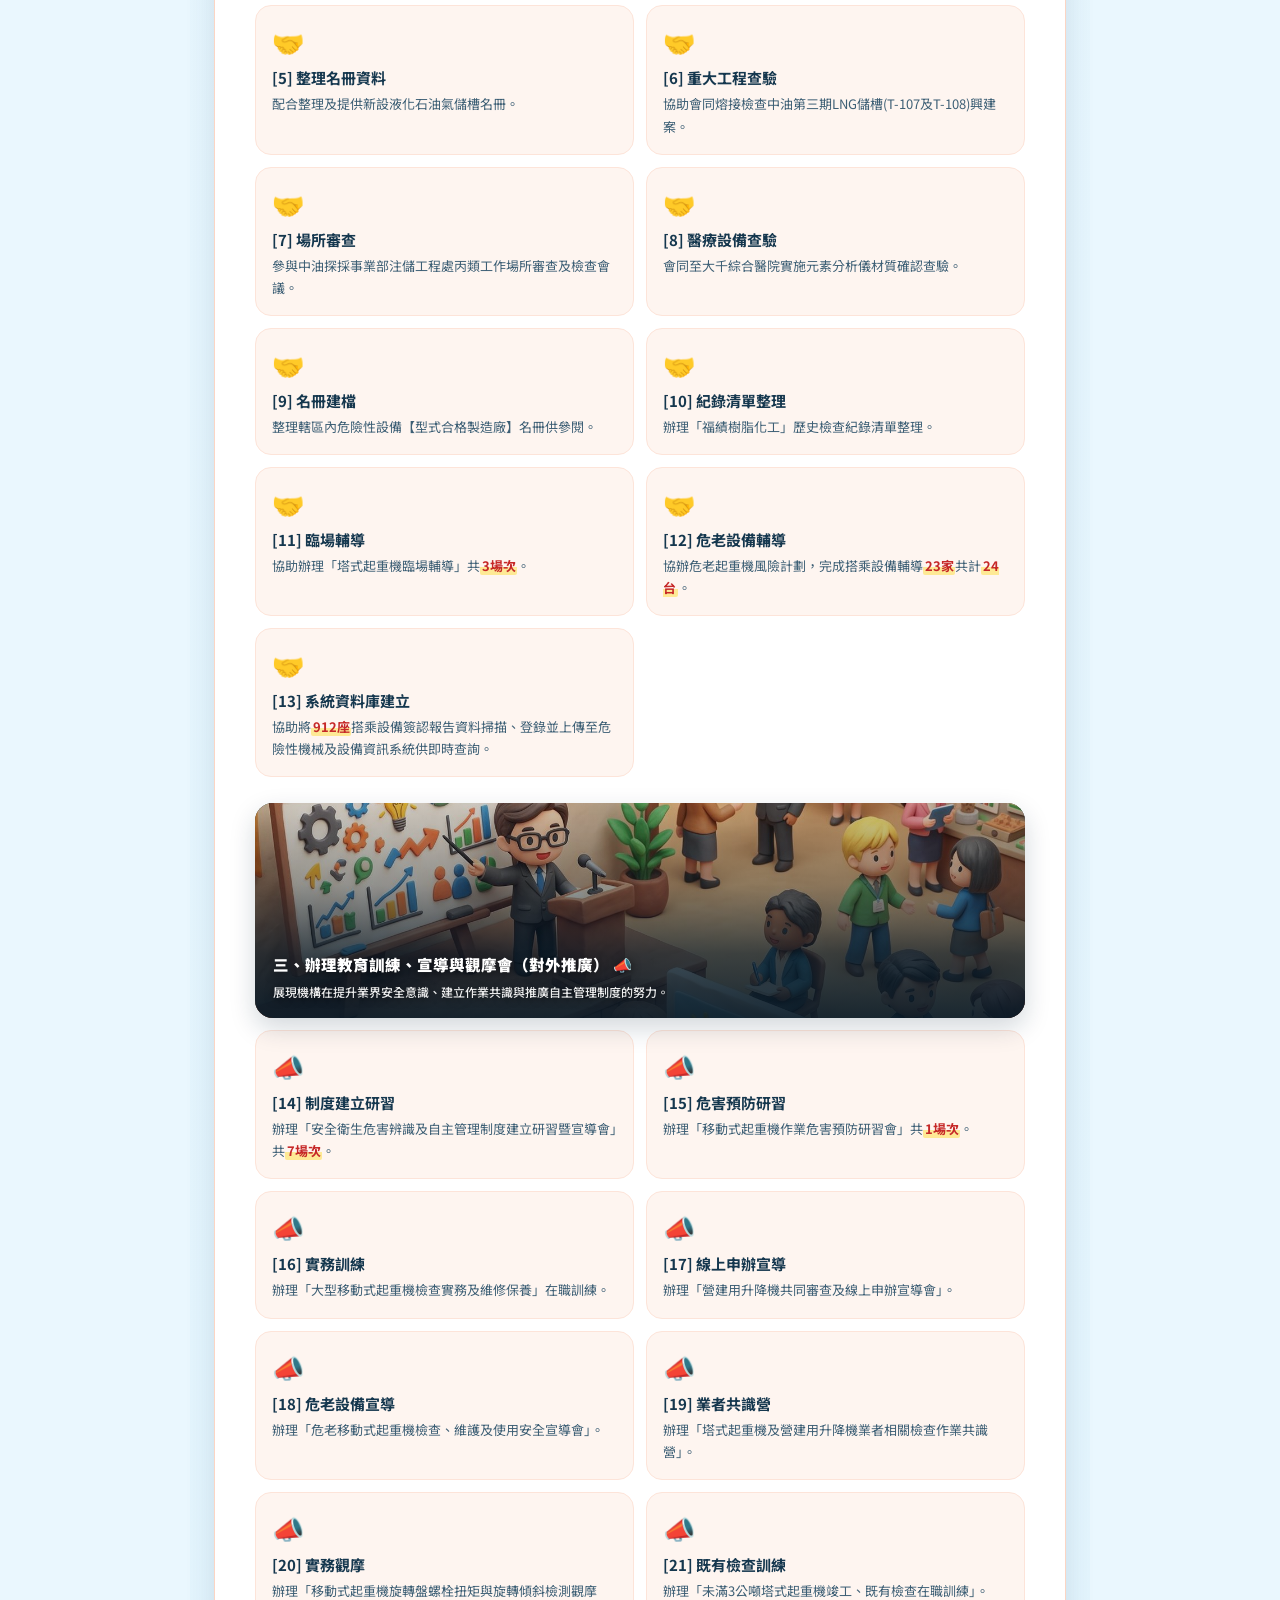
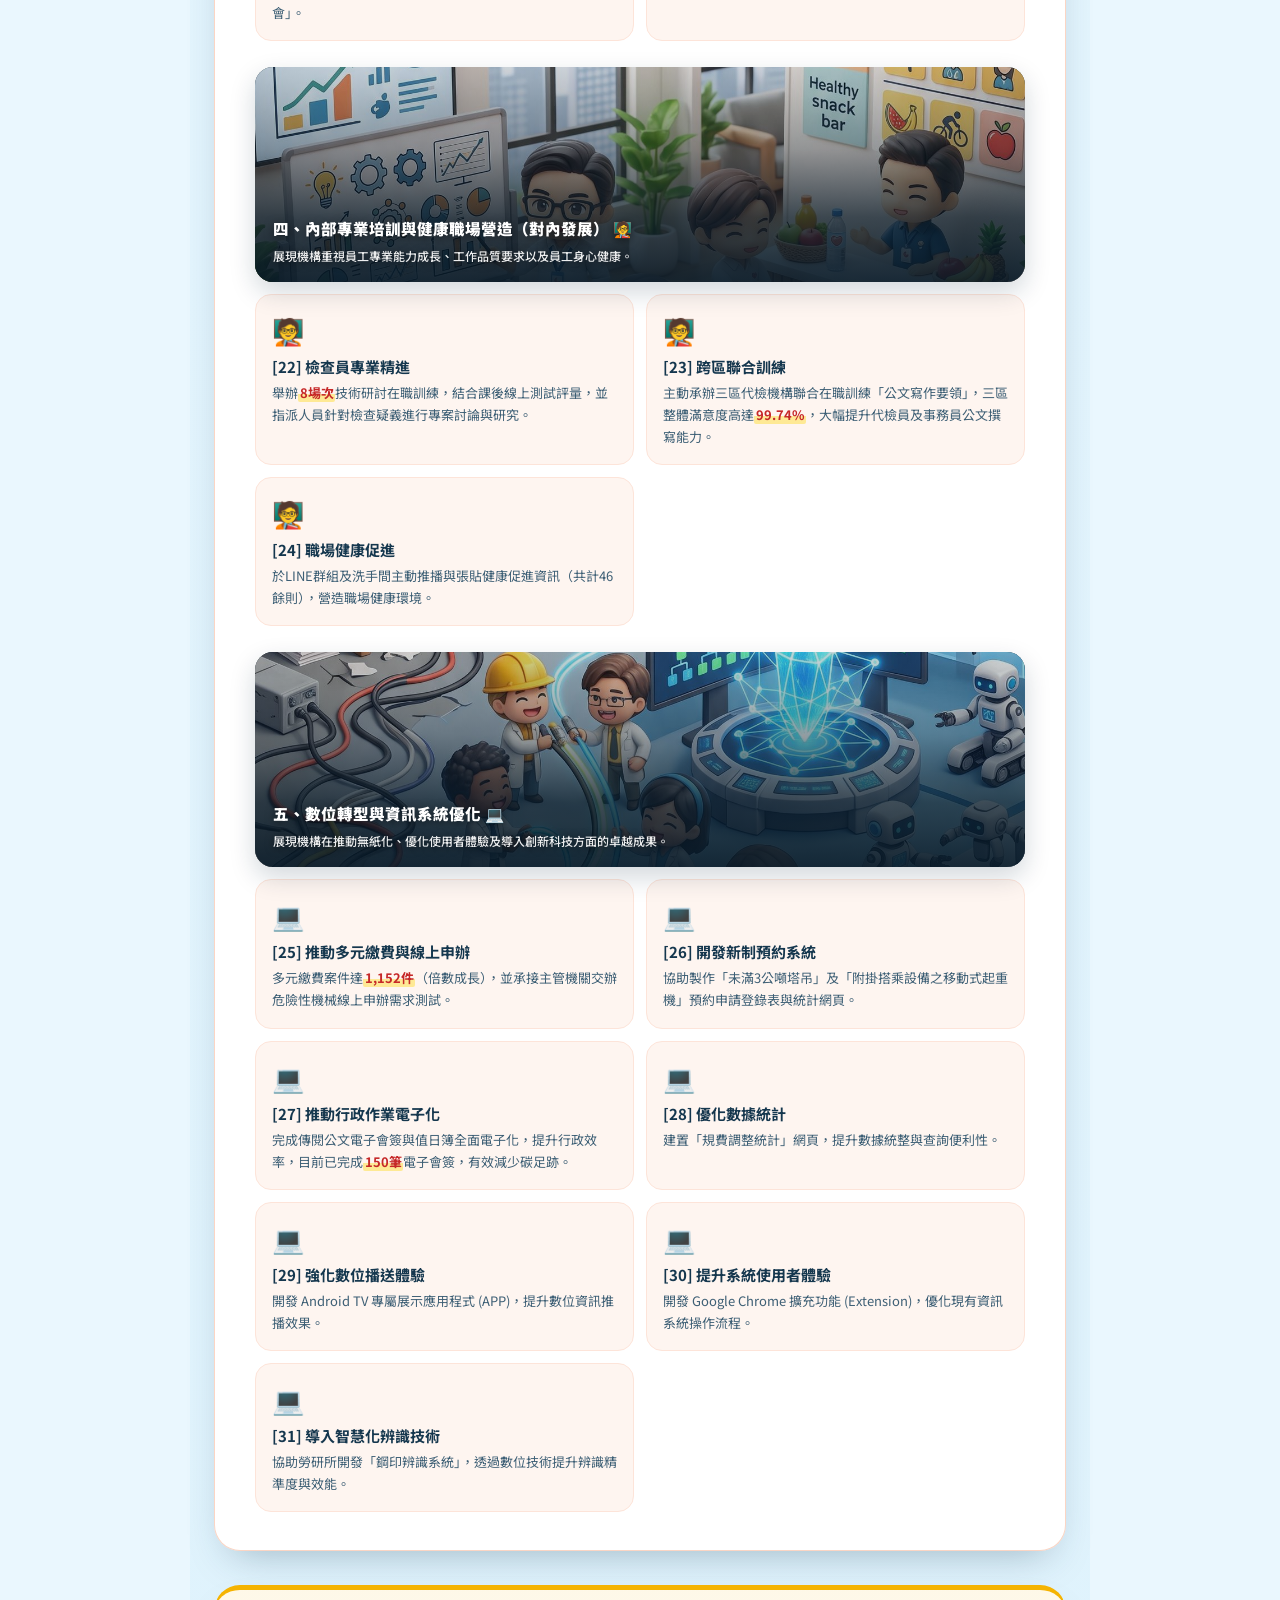
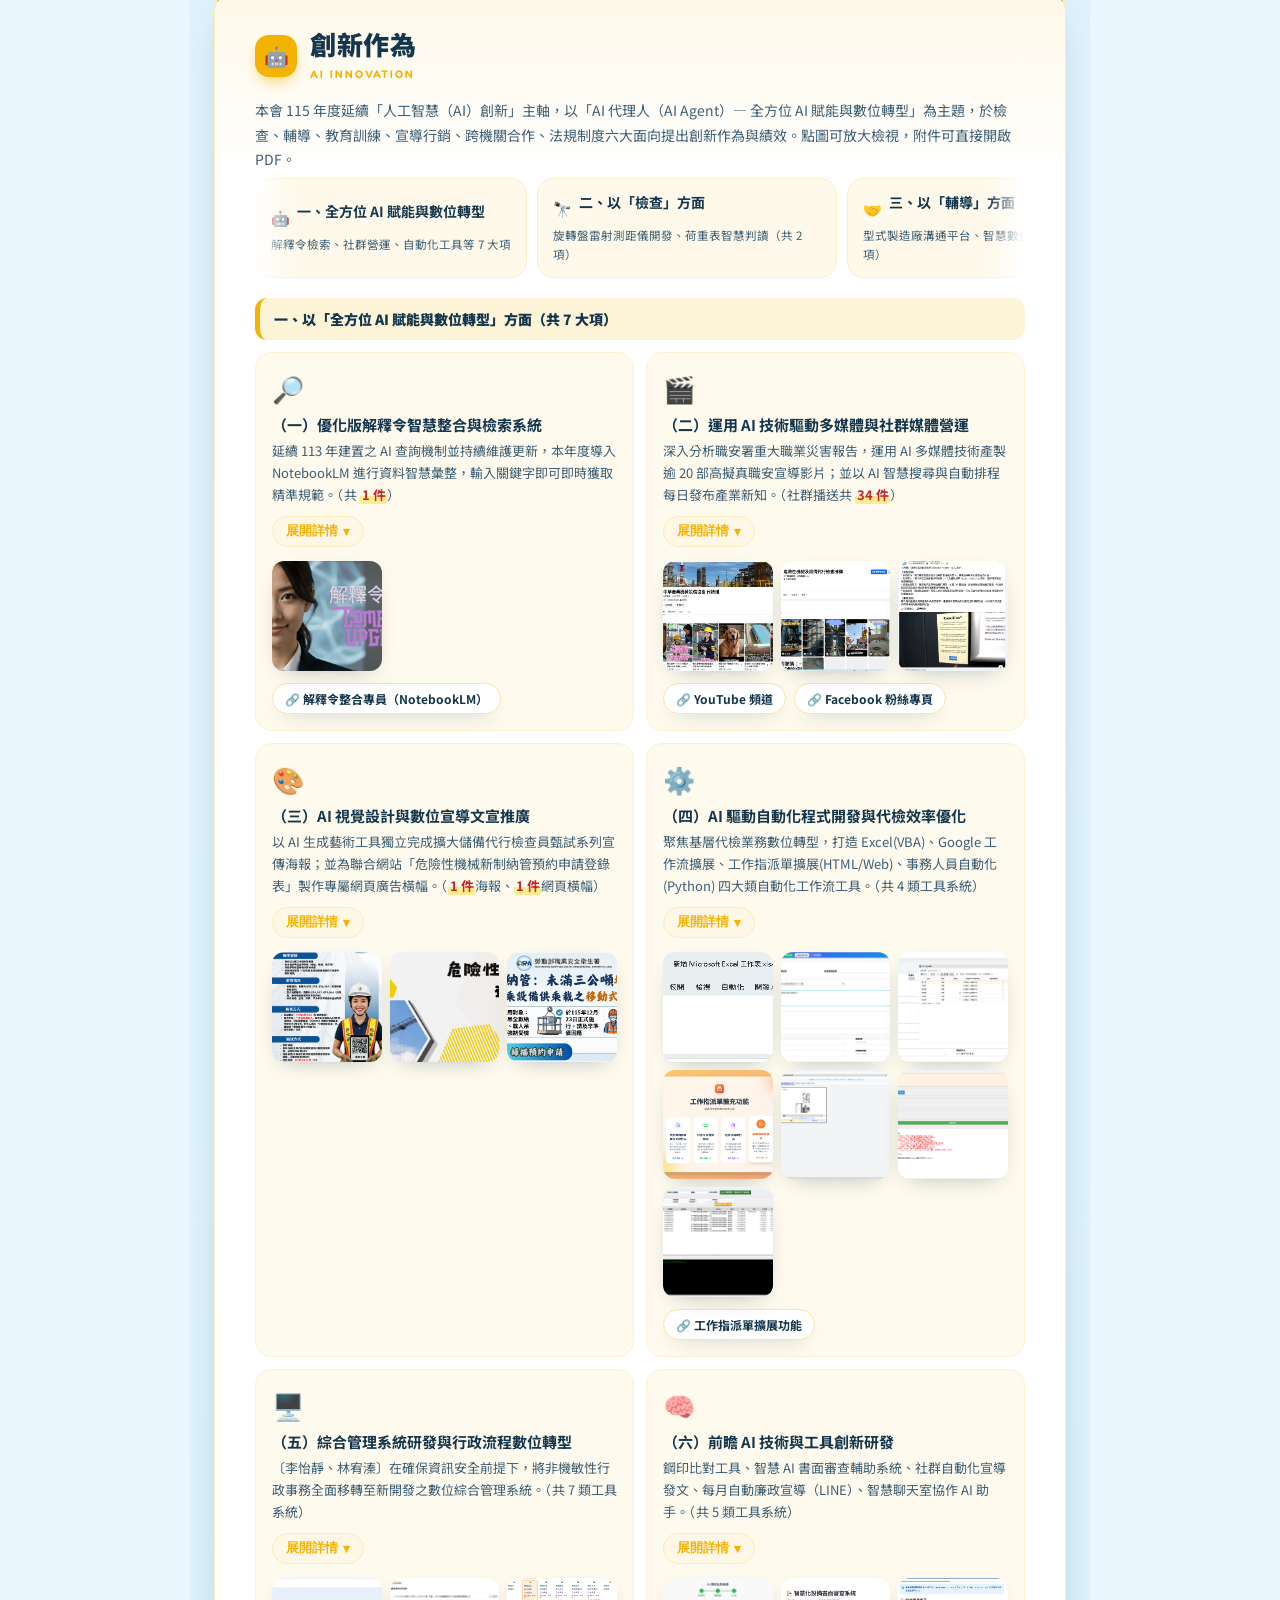
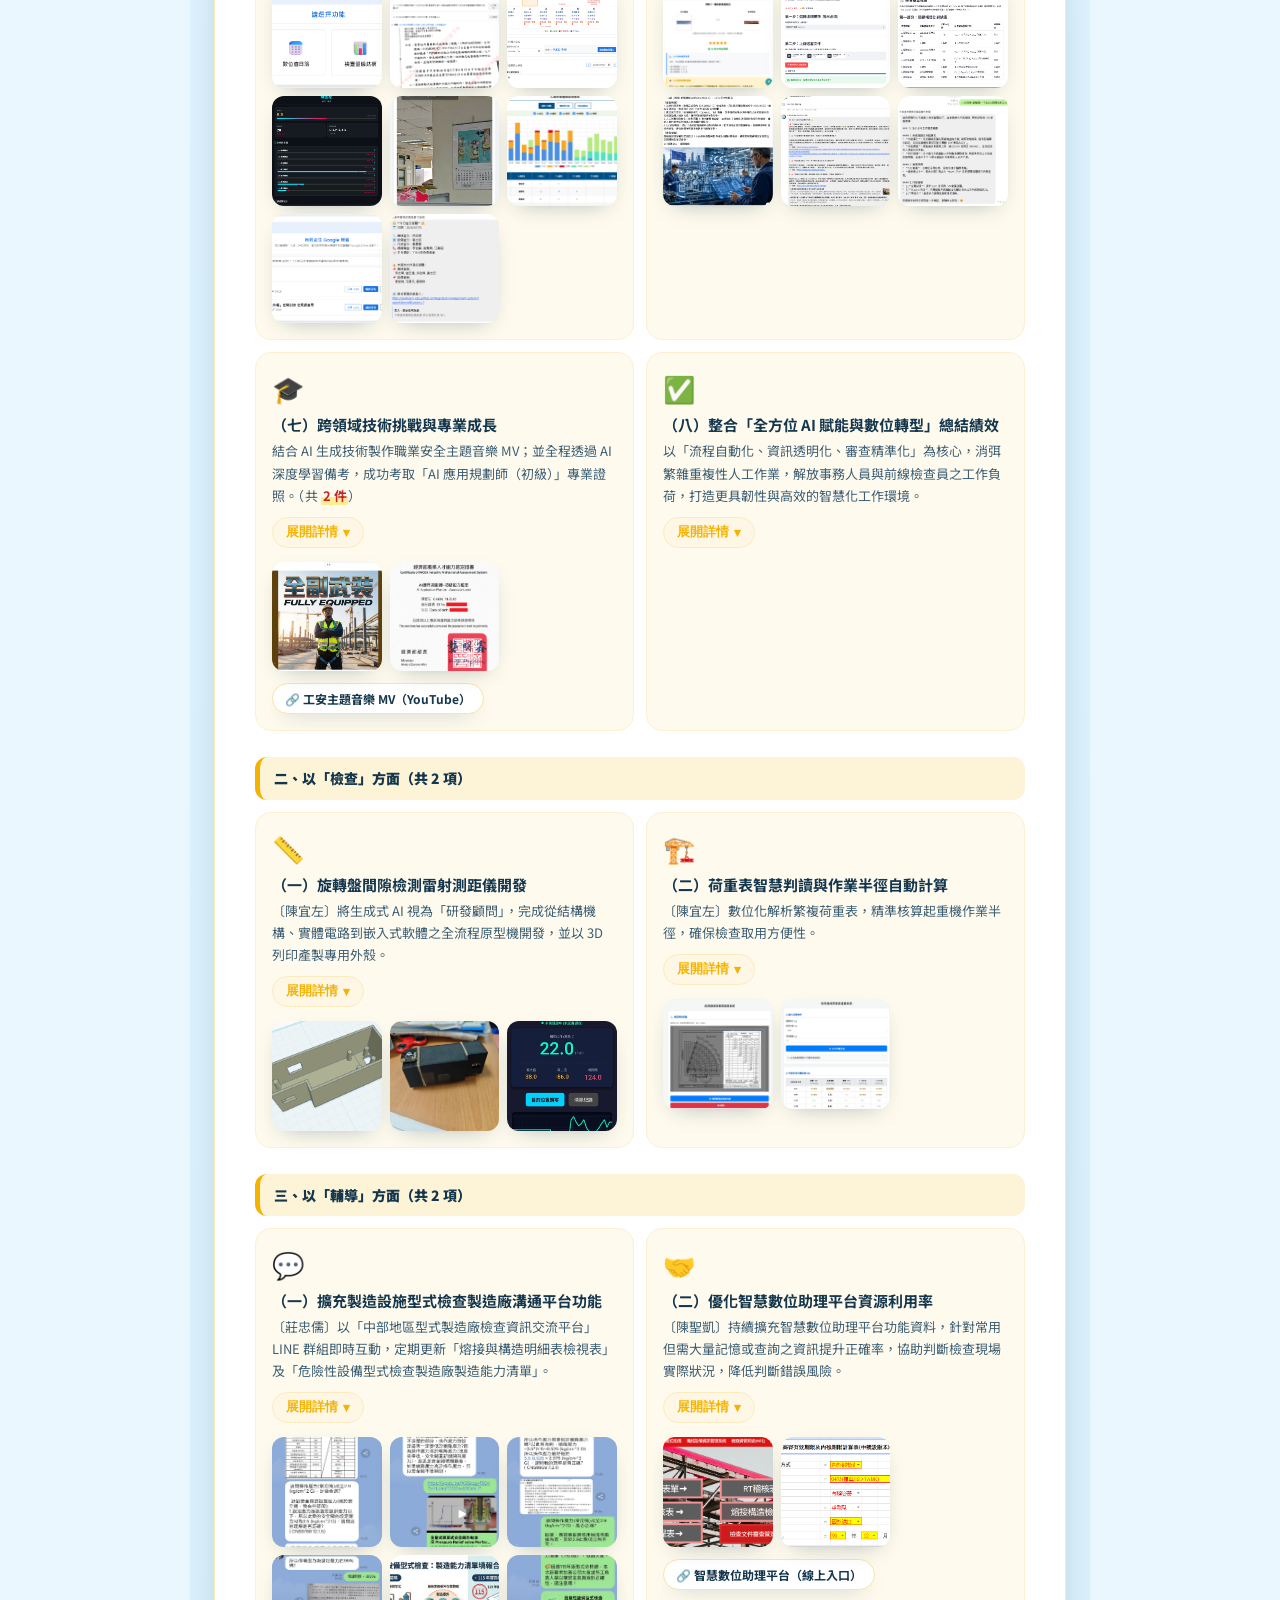
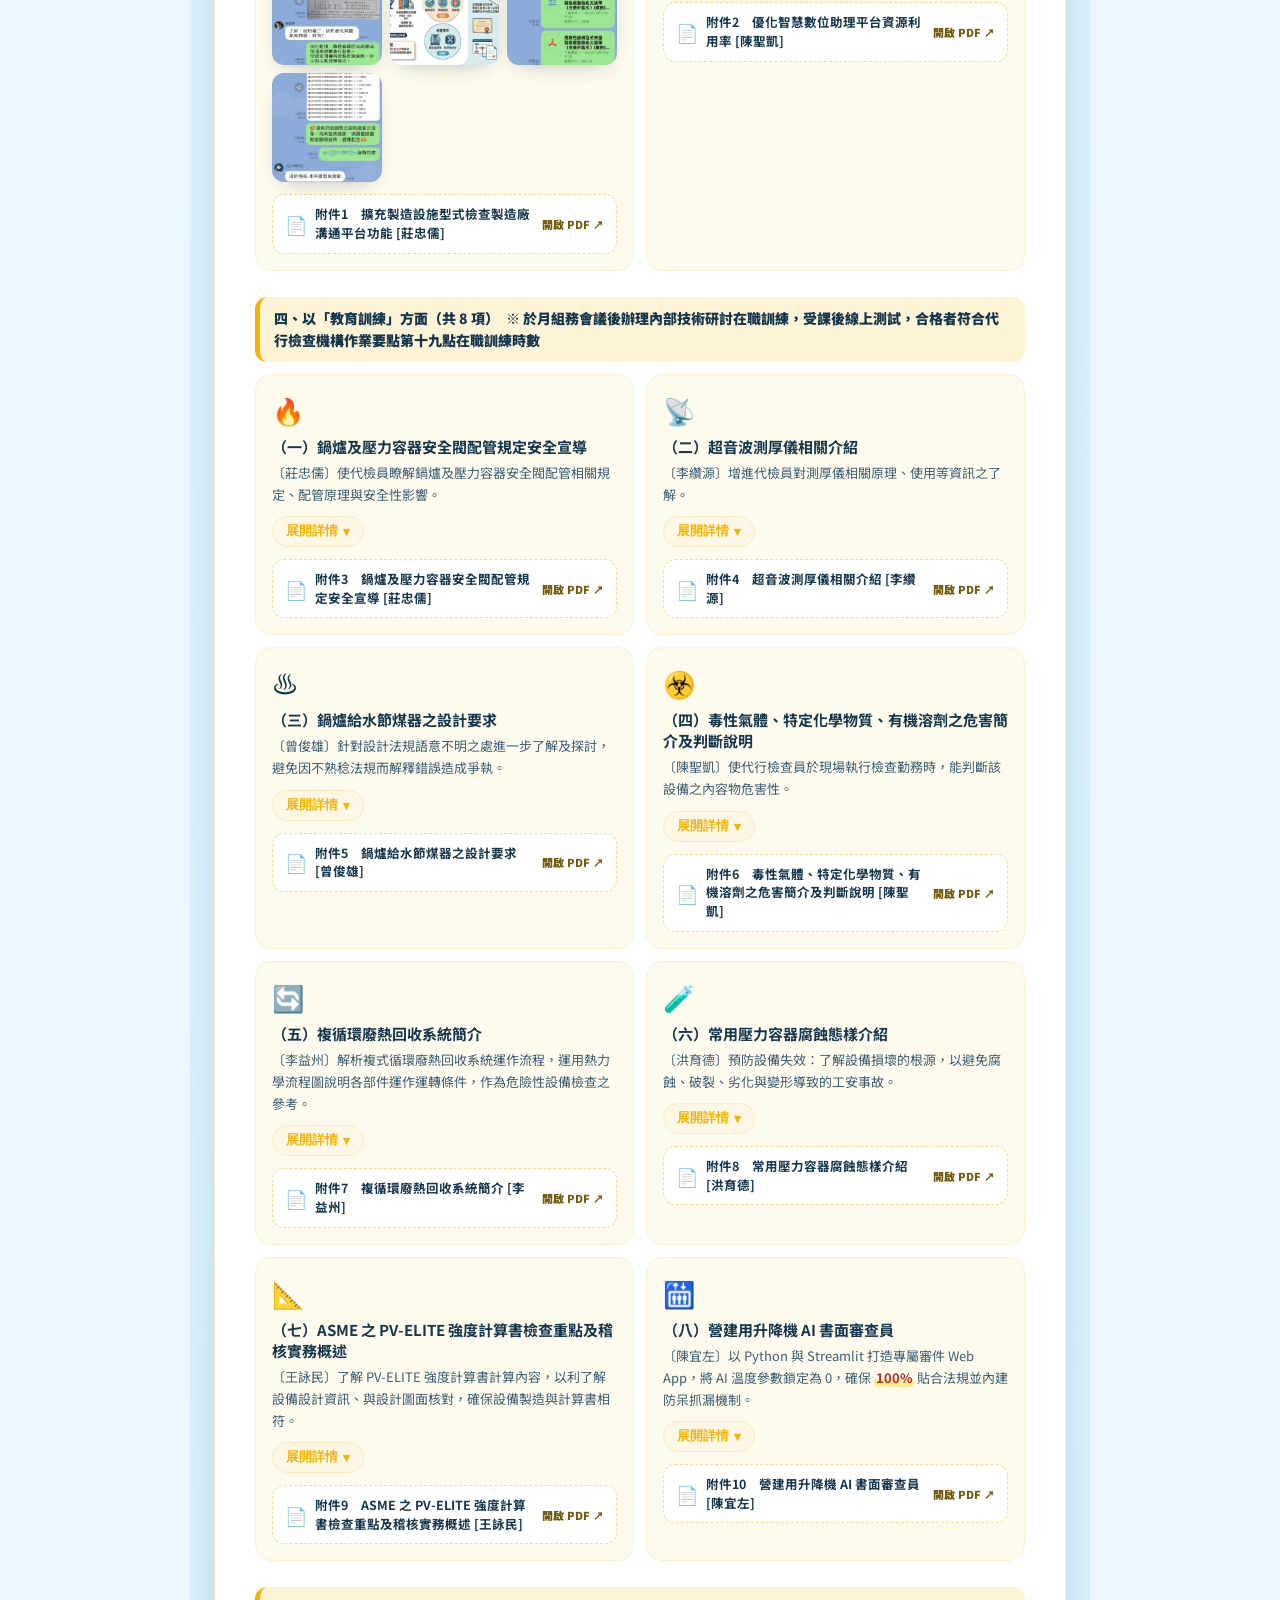
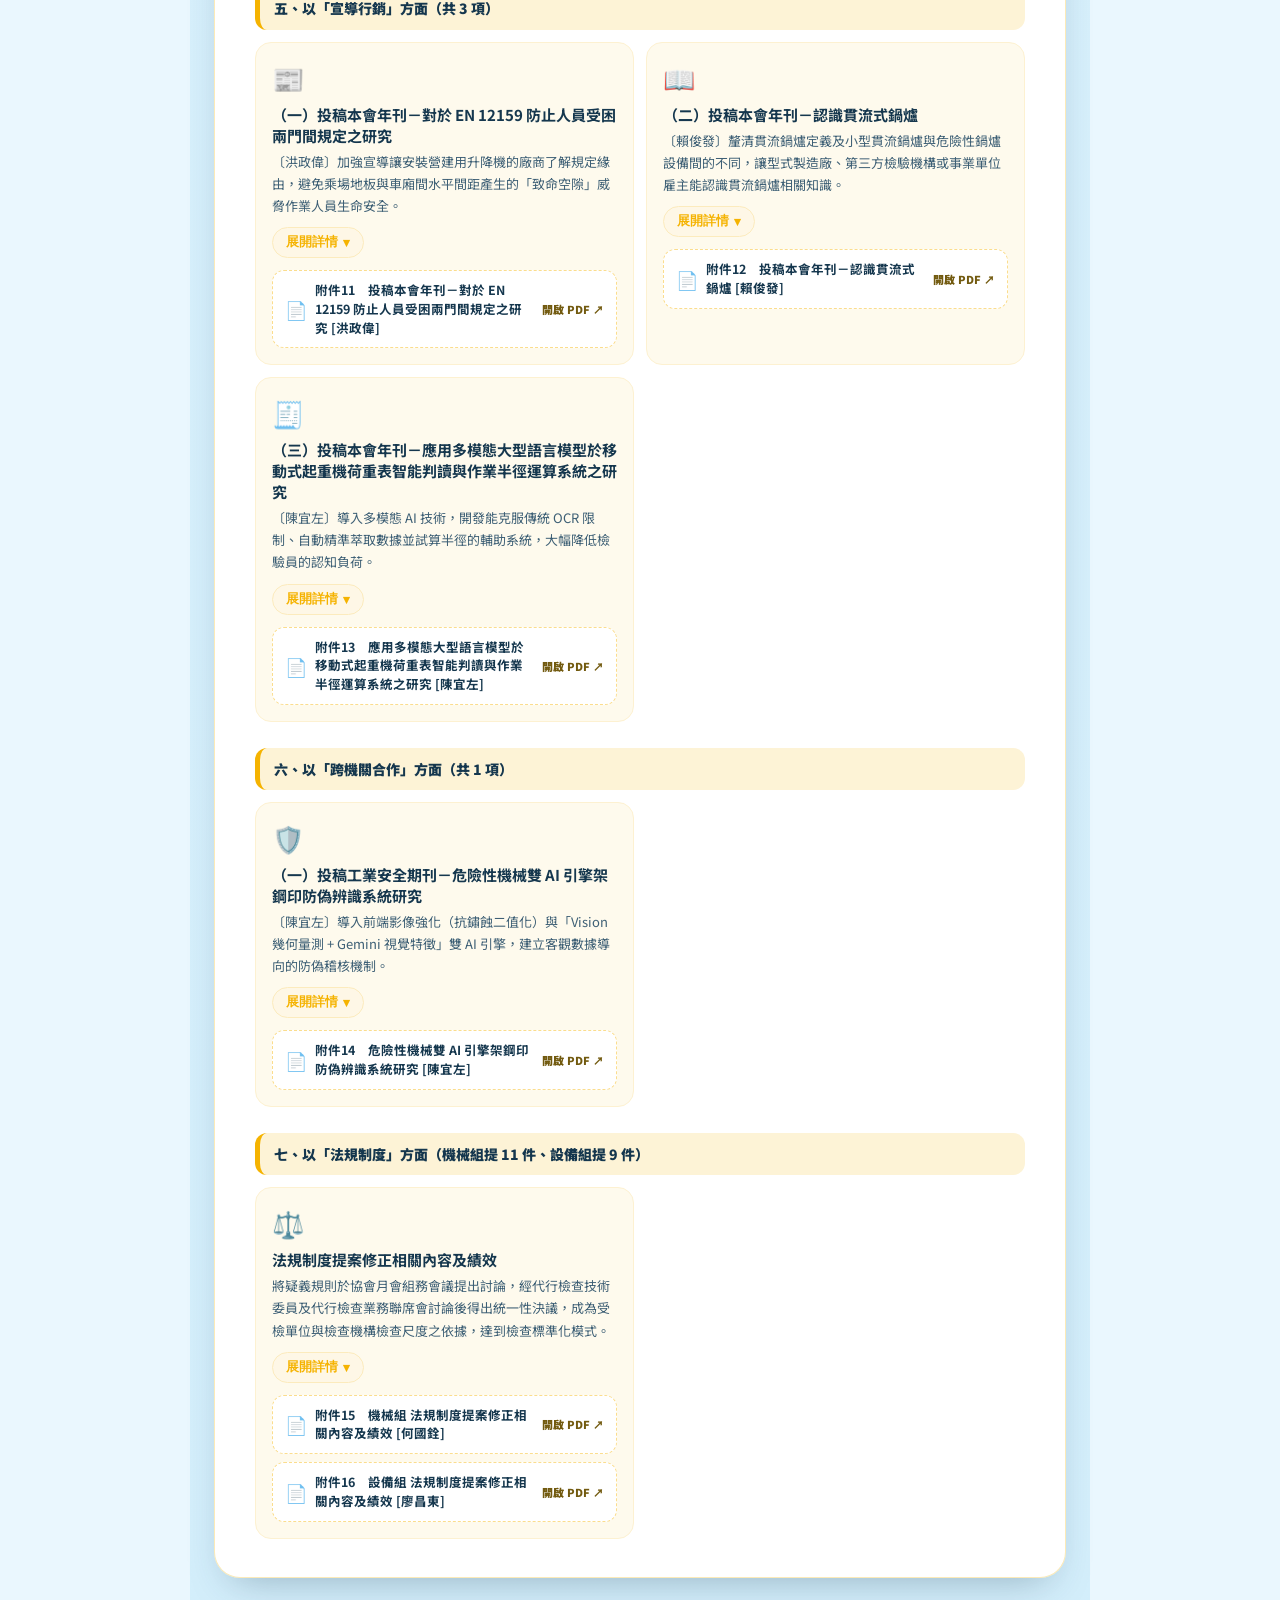
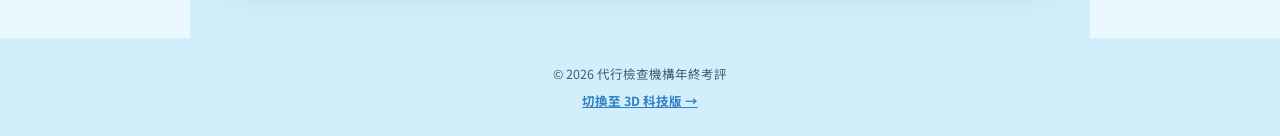
==== commit 16f8dca3: "1159030" ====
--- a/index.html
+++ b/index.html
@@ -27,7 +27,7 @@
     </div>
 
     <div class="hero-content">
-      <span class="eyebrow">年終考評 · ANNUAL REVIEW</span>
+      <span class="eyebrow">社團法人中華產業機械設備協會</span>
       <h1 class="hero-title">115年度代行檢查機構<br />年終考評</h1>
       <p class="hero-sub">代檢業務報告 · 優良事項 · 創新作為</p>
       <nav class="hero-nav" aria-label="項目"></nav>
--- a/css/bright.css
+++ b/css/bright.css
@@ -231,7 +231,7 @@
 
 
 /* ===== 彙整：自評小項分組（題號對應） ===== */
-.d-group{margin-top:16px;padding-top:13px;border-top:1px dashed color-mix(in srgb,var(--a) 30%,#fff);}
+.d-group{scroll-margin-top:90px;margin-top:16px;padding-top:13px;border-top:1px dashed color-mix(in srgb,var(--a) 30%,#fff);}
 .d-group:first-child{margin-top:0;padding-top:0;border-top:0;}
 .d-sub{display:flex;align-items:flex-start;gap:8px;font-size:13.5px;font-weight:700;
   line-height:1.6;color:var(--navy);margin-bottom:9px;}
@@ -280,3 +280,89 @@
   background:linear-gradient(transparent 60%,rgba(255,214,0,.38) 60%);
   padding:0 1.5px;border-radius:2px;}
 .sec-intro .hl,.ai-card .hl{color:#c62828;}
+
+/* ===== 重點數據跑馬燈 ===== */
+.ticker{position:relative;margin:6px 0 20px;overflow:hidden;
+  -webkit-mask-image:linear-gradient(90deg,transparent,#000 5%,#000 95%,transparent);
+          mask-image:linear-gradient(90deg,transparent,#000 5%,#000 95%,transparent);}
+.ticker-track{display:flex;width:max-content;animation:tkScroll 60s linear infinite;}
+.ticker:hover .ticker-track,.ticker:focus-within .ticker-track{animation-play-state:paused;}
+.tk-set{display:flex;}
+.tk-card{flex:none;margin-right:10px;min-width:148px;text-align:left;cursor:pointer;
+  padding:12px 14px;border-radius:16px;font:inherit;
+  background:color-mix(in srgb,var(--a) 8%,#fff);
+  border:1px solid color-mix(in srgb,var(--a) 22%,#fff);
+  transition:transform .2s,box-shadow .25s,background .25s;}
+.tk-card:hover,.tk-card:focus-visible{transform:translateY(-3px);
+  background:color-mix(in srgb,var(--a) 15%,#fff);
+  box-shadow:0 10px 22px color-mix(in srgb,var(--a) 28%,transparent);outline:none;}
+.tk-card b{display:block;font-family:var(--font-en);font-weight:700;font-size:23px;line-height:1;
+  color:var(--a);white-space:nowrap;}
+.tk-card b i{font-style:normal;font-size:12.5px;margin-left:3px;color:var(--navy-soft);}
+.tk-card span{display:block;margin-top:6px;font-size:12px;color:var(--navy-soft);white-space:nowrap;}
+@keyframes tkScroll{from{transform:translateX(0);}to{transform:translateX(-50%);}}
+@media (prefers-reduced-motion:reduce){
+  .ticker{overflow-x:auto;}
+  .ticker-track{animation:none;}
+}
+
+/* 點數據卡跳轉後的閃爍提示 */
+.d-group.flash{animation:groupFlash 2.2s ease;border-radius:14px;}
+@keyframes groupFlash{
+  0%,100%{background:transparent;box-shadow:none;}
+  12%{background:color-mix(in srgb,var(--a) 16%,#fff);box-shadow:0 0 0 6px color-mix(in srgb,var(--a) 16%,transparent);}
+  55%{background:color-mix(in srgb,var(--a) 9%,#fff);box-shadow:0 0 0 4px color-mix(in srgb,var(--a) 10%,transparent);}
+}
+.d-group:focus{outline:none;}
+.d-group:focus-visible{outline:2px solid color-mix(in srgb,var(--a) 60%,#fff);outline-offset:4px;border-radius:14px;}
+
+/* 主題式跑馬燈卡片（標題＋摘要） */
+.tk-card.tk-topic{min-width:268px;max-width:300px;padding:13px 15px;}
+.tk-card.tk-topic b{display:flex;align-items:flex-start;gap:7px;font-family:inherit;font-size:14px;
+  line-height:1.5;color:var(--navy);white-space:normal;}
+.tk-card.tk-topic .tk-ic{flex:none;font-size:15px;line-height:1.45;}
+.tk-card.tk-topic span{margin-top:6px;font-size:11.5px;line-height:1.65;color:var(--navy-soft);
+  white-space:normal;display:-webkit-box;-webkit-line-clamp:2;-webkit-box-orient:vertical;overflow:hidden;}
+
+/* 跳轉閃爍：小項與面向標題共用 */
+.ai-group{scroll-margin-top:90px;}
+.ai-group.flash{animation:groupFlash 2.2s ease;border-radius:12px;}
+.ai-group:focus{outline:none;}
+
+/* ===== 分組標題圖卡（文字疊在圖片上，非燒進圖片） ===== */
+.ai-group.ai-group-hero{position:relative;display:block;padding:0;overflow:hidden;
+  border-radius:18px;border:none;background:#0b1d2a;
+  box-shadow:0 10px 26px rgba(12,40,60,.18);}
+.ai-group-hero .agh-img{position:absolute;inset:0;width:100%;height:100%;object-fit:cover;
+  transform:scale(1.02);transition:transform .6s ease;}
+.ai-group-hero:hover .agh-img{transform:scale(1.06);}
+.ai-group-hero .agh-text{position:relative;z-index:1;display:flex;flex-direction:column;
+  justify-content:flex-end;min-height:clamp(164px,22vw,215px);padding:18px 18px 16px;
+  background:linear-gradient(180deg,rgba(8,26,40,.18) 0%,rgba(8,26,40,.42) 38%,rgba(8,26,40,.78) 70%,rgba(8,26,40,.93) 100%);}
+.ai-group-hero .agh-title{display:block;color:#fff;font-size:15.5px;font-weight:900;line-height:1.55;
+  text-shadow:0 2px 10px rgba(0,0,0,.55);}
+.ai-group-hero .ag-sub{display:block;margin-top:6px;color:rgba(255,255,255,.92);font-size:12px;
+  font-weight:500;line-height:1.7;opacity:1;text-shadow:0 1px 8px rgba(0,0,0,.6);}
+
+/* 純紅字強調（##文字##），不加黃色螢光 */
+.hl.hl-plain{background:none;padding:0;}
+
+/* ===== 首頁：報告下載切換（›） ===== */
+/* 兩組按鈕疊在同一格，互相淡出淡入，版面不會位移 */
+.hero-stack{position:relative;display:grid;align-items:center;justify-items:center;}
+.hero-swap{grid-area:1/1;display:flex;flex-wrap:wrap;gap:12px;align-items:center;justify-content:center;
+  transition:opacity .35s ease,transform .45s cubic-bezier(.2,.85,.2,1),visibility 0s;}
+.hero-swap.hide{opacity:0;transform:translateY(-10px) scale(.96);pointer-events:none;visibility:hidden;
+  transition:opacity .35s ease,transform .45s cubic-bezier(.2,.85,.2,1),visibility 0s linear .35s;}
+.nav-toggle{flex:none;align-self:center;width:44px;height:44px;border-radius:50%;cursor:pointer;
+  display:grid;place-items:center;border:2px solid rgba(255,255,255,.85);
+  background:rgba(255,255,255,.22);backdrop-filter:blur(4px);color:#fff;
+  box-shadow:0 6px 16px rgba(10,40,60,.28);
+  transition:transform .35s cubic-bezier(.2,.85,.2,1),background .25s,box-shadow .25s;}
+.nav-toggle span{font-size:26px;line-height:1;font-weight:700;transition:transform .4s cubic-bezier(.2,.85,.2,1);}
+.nav-toggle:hover{background:rgba(255,255,255,.38);transform:scale(1.07);}
+.nav-toggle.open span{transform:rotate(180deg);}
+.btn3d.btn-doc{animation:none;font-size:14px;padding:13px 20px 14px;}
+@media (prefers-reduced-motion:reduce){
+  .hero-swap,.nav-toggle,.nav-toggle span{transition:none;}
+}
